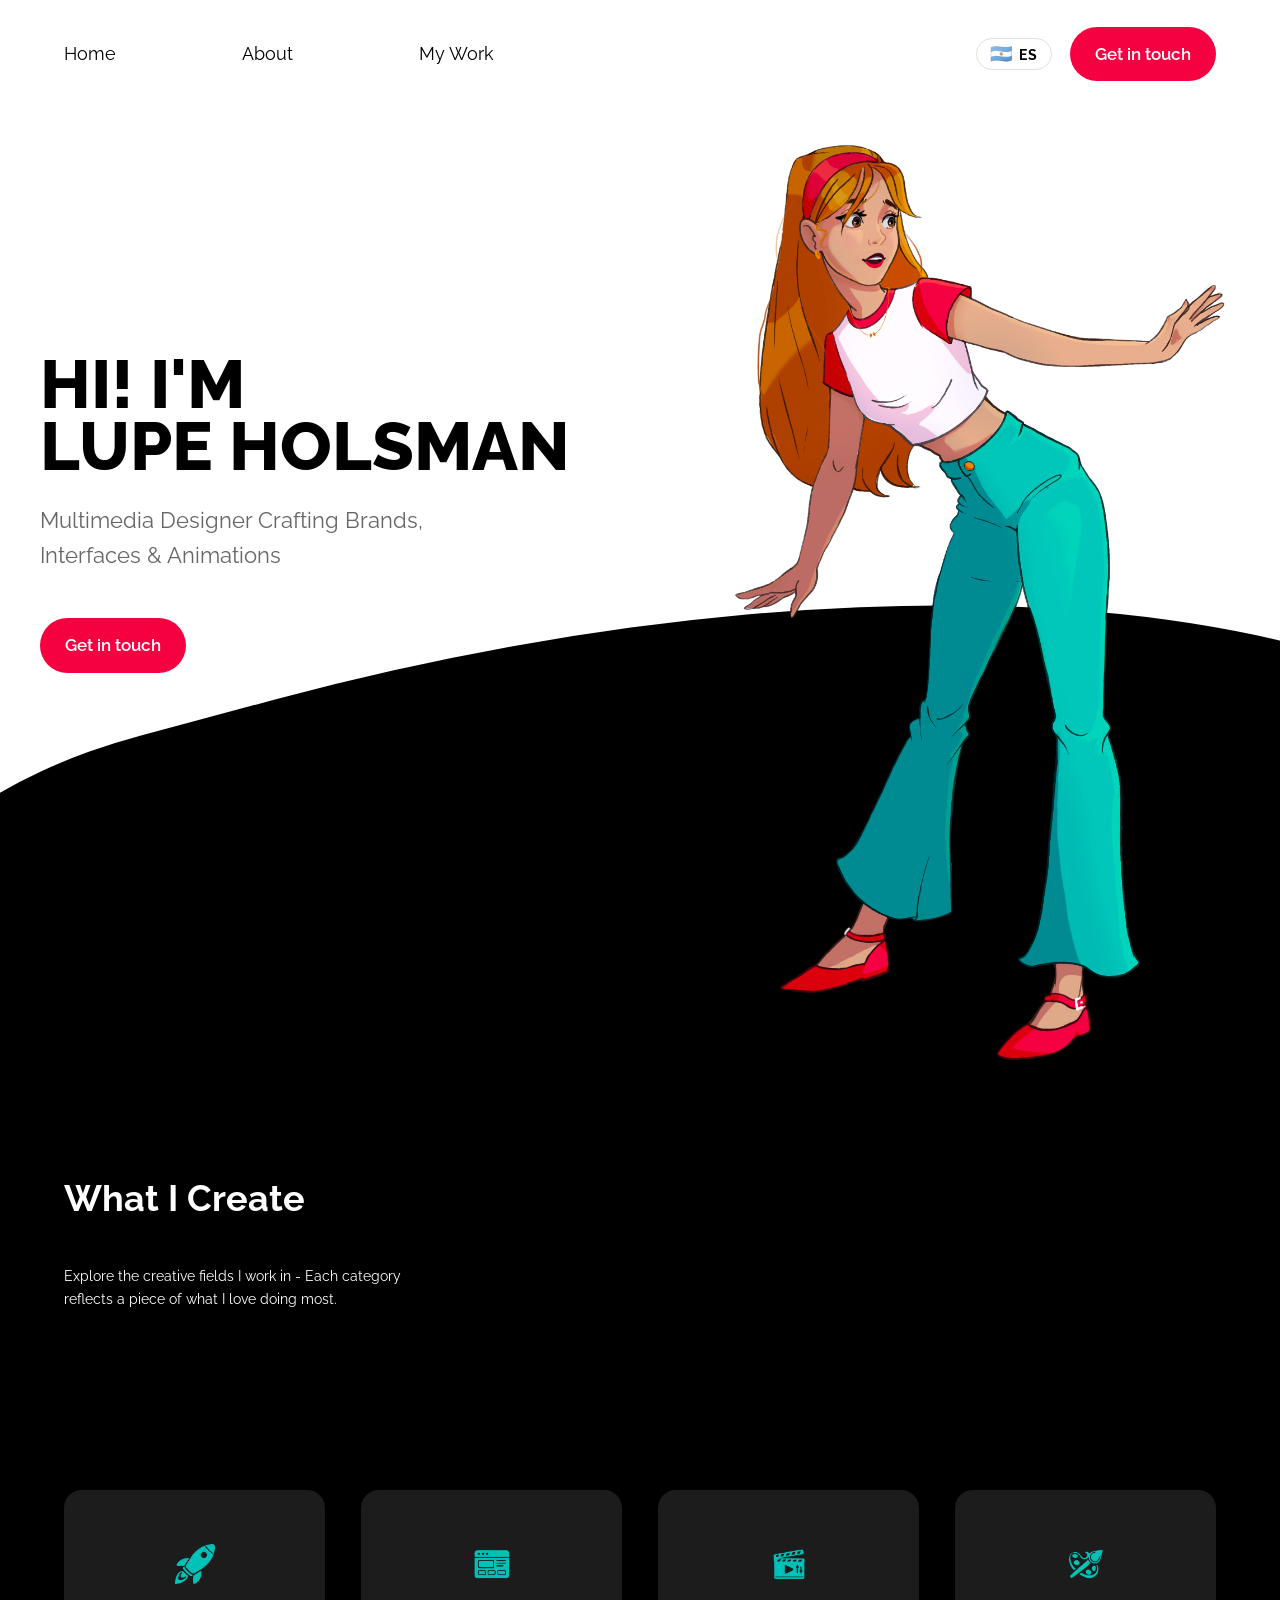
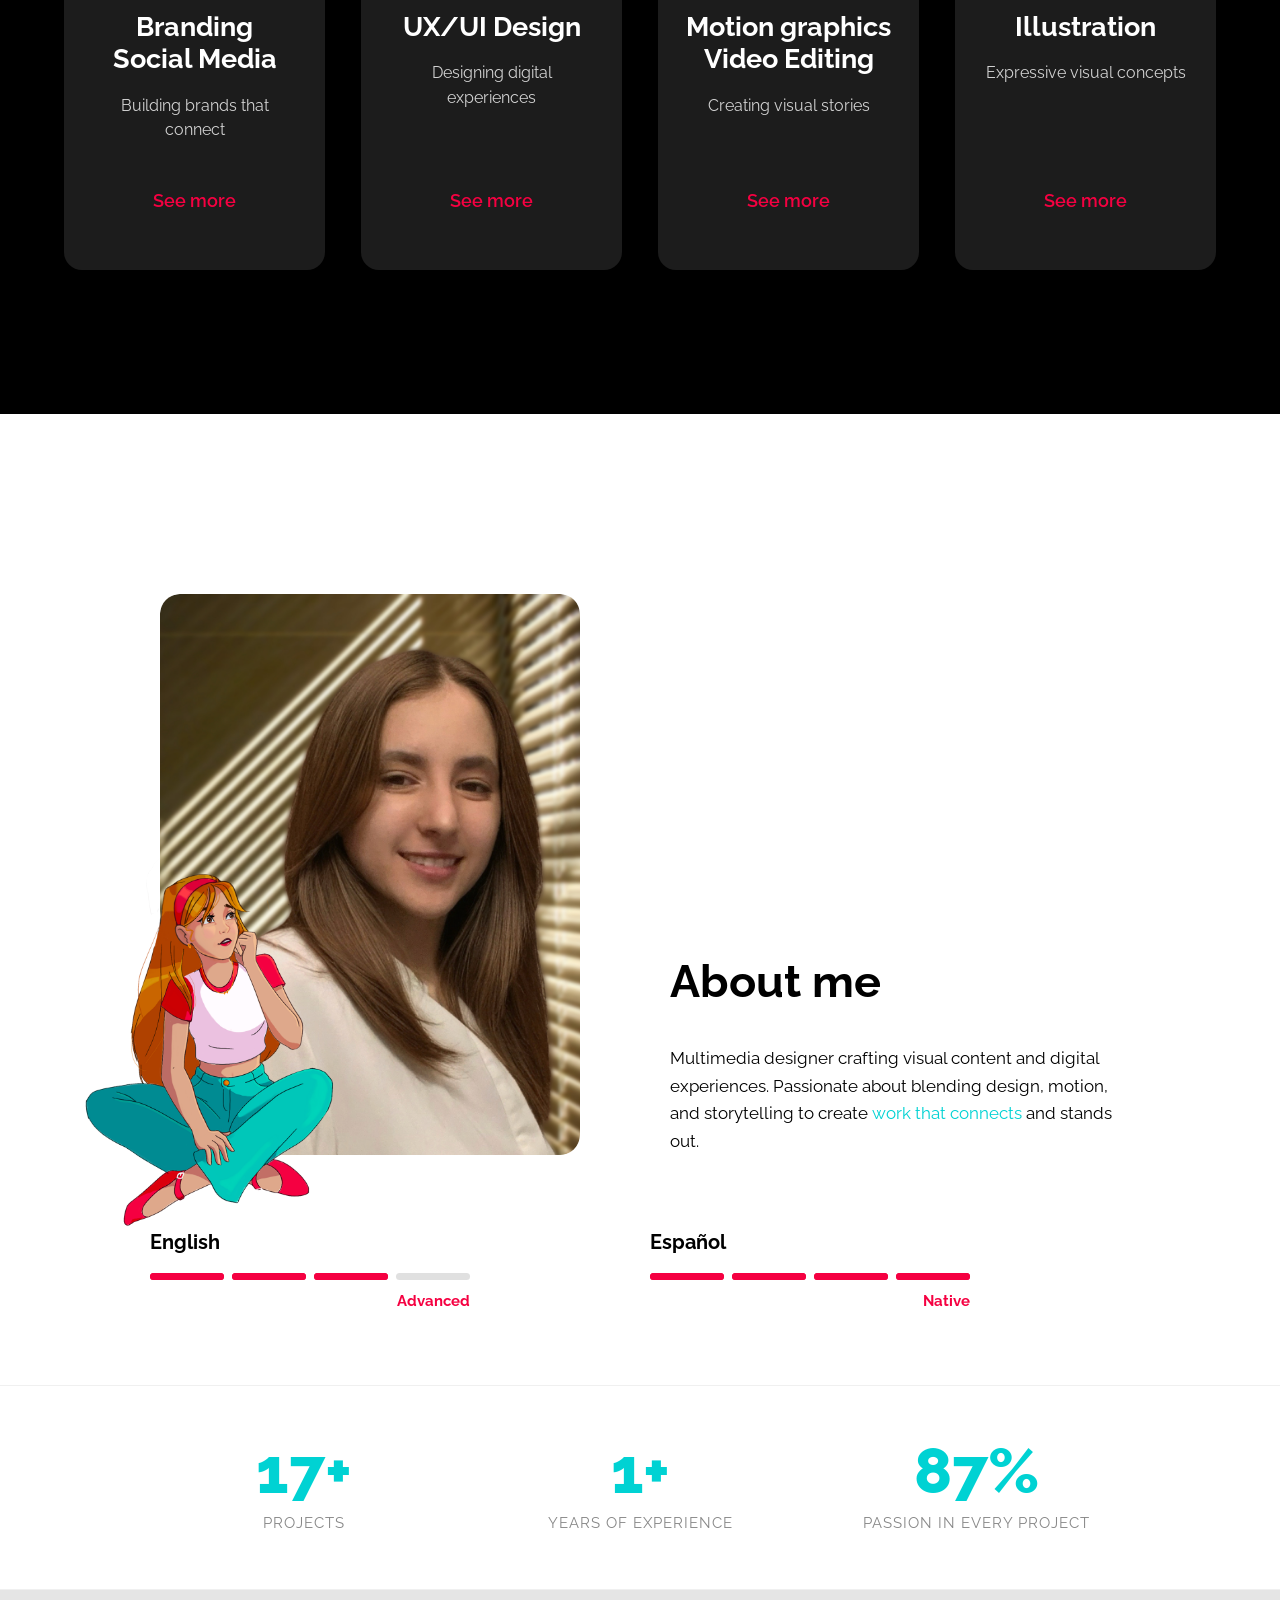
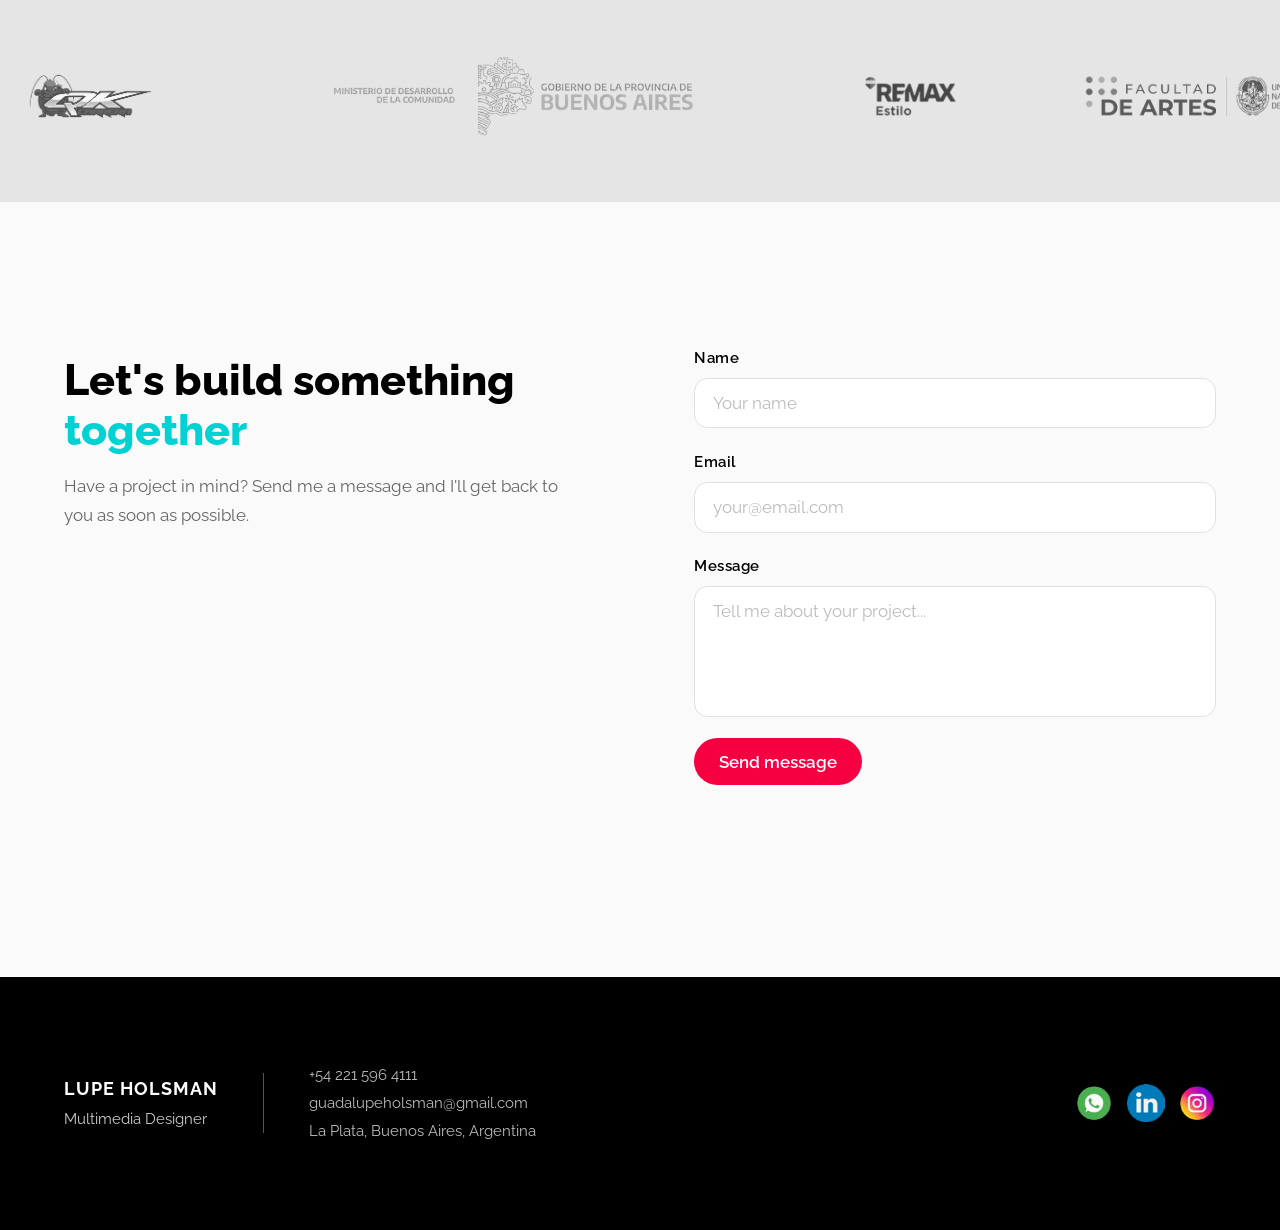
==== index.html @ 7a4aa36c "Add files via upload" ====
<!DOCTYPE html>
<html lang="en">
<head>
    <meta charset="UTF-8">
    <meta name="viewport" content="width=device-width, initial-scale=1.0">
    <title>Lupe Holsman - Multimedia Designer</title>
    <link href="https://fonts.googleapis.com/css2?family=Raleway:wght@300;400;600;700&display=swap" rel="stylesheet">
    <link rel="stylesheet" href="css/styles.css">
    <style>
        /* ── Language Switch ─────────────────────────────────────── */
        .lang-switch {
            display: flex;
            align-items: center;
            gap: 0.35rem;
            background: none;
            border: 1.5px solid #e0e0e0;
            border-radius: 2rem;
            padding: 0.35rem 0.75rem;
            cursor: pointer;
            font-family: 'Raleway', sans-serif;
            font-size: 0.8rem;
            font-weight: 700;
            color: var(--dark);
            letter-spacing: 0.5px;
            transition: border-color 0.25s ease, background 0.25s ease, transform 0.2s ease;
            white-space: nowrap;
        }

        .lang-switch:hover {
            border-color: var(--primary);
            background: rgba(245, 0, 65, 0.04);
            transform: translateY(-1px);
        }

        .lang-flag {
            font-size: 1rem;
            line-height: 1;
            transition: transform 0.3s ease;
        }

        .lang-switch:hover .lang-flag {
            transform: scale(1.2);
        }

        @media (max-width: 360px) {
            .lang-label { display: none; }
        }

        .lang-fade {
            animation: langFadeIn 0.35s ease both;
        }

        @keyframes langFadeIn {
            from { opacity: 0; transform: translateY(6px); }
            to   { opacity: 1; transform: translateY(0); }
        }
    </style>
</head>

<body>

    <header>
        <div class="container">
            <nav>
                <ul id="navLinks">
                    <li><a href="#" data-i18n="nav.home">Home</a></li>
                    <li><a href="404.html" data-i18n="nav.about">About</a></li>
                    <li><a href="404.html" data-i18n="nav.work">My Work</a></li>
                </ul>
                <div class="nav-right">
                    <button class="lang-switch" id="langSwitch" aria-label="Switch language">
                        <span class="lang-flag" id="langFlag">🇦🇷</span>
                        <span class="lang-label" id="langLabel">ES</span>
                    </button>
                    <a href="#contact" class="btn" data-i18n="nav.contact">Get in touch</a>
                    <button class="hamburger" id="hamburger" aria-label="Menu">
                        <span></span><span></span><span></span>
                    </button>
                </div>
            </nav>
        </div>
    </header>

    <main>
        <section class="hero">
            <div class="container hero-content">
                <div class="hero-text">
                    <h2 data-i18n="hero.title">HI! I'M <br> LUPE HOLSMAN</h2>
                    <p data-i18n="hero.subtitle">Multimedia Designer Crafting Brands, Interfaces & Animations</p>
                    <a href="#contact" class="btn" data-i18n="nav.contact">Get in touch</a>
                </div>
                <div class="hero-img">
                    <img src="img/character.png" alt="Lupe Character">
                </div>
            </div>
        </section>
    </main>

    <section id="work">
        <div class="container text-center title">

            <h2 class="reveal" data-i18n="work.title">What I Create</h2>
            <p class="subtitle2 reveal" data-i18n="work.subtitle">
                Explore the creative fields I work in - Each category <br> reflects a piece of what I love doing most.
            </p>

            <div class="cards">
                <article class="card reveal">
                    <div class="card-icon">
                        <img src="img/icon-branding.png" alt="Branding" width="40">
                    </div>
                    <h3 data-i18n="work.card1.title">Branding <br>Social Media</h3>
                    <p data-i18n="work.card1.desc">Building brands that connect</p>
                    <a href="404.html" data-i18n="work.seemore">See more</a>
                </article>

                <article class="card reveal">
                    <div class="card-icon">
                        <img src="img/icon-web.png" alt="Web Design" width="40">
                    </div>
                    <h3 data-i18n="work.card2.title">UX/UI Design</h3>
                    <p data-i18n="work.card2.desc">Designing digital experiences</p>
                    <a href="404.html" data-i18n="work.seemore">See more</a>
                </article>

                <article class="card reveal">
                    <div class="card-icon">
                        <img src="img/icon-video.png" alt="Video Editing" width="40">
                    </div>
                    <h3 data-i18n="work.card3.title">Motion graphics <br>Video Editing</h3>
                    <p data-i18n="work.card3.desc">Creating visual stories</p>
                    <a href="404.html" data-i18n="work.seemore">See more</a>
                </article>

                <article class="card reveal">
                    <div class="card-icon">
                        <img src="img/icon-illustration.png" alt="Illustration" width="40">
                    </div>
                    <h3 data-i18n="work.card4.title">Illustration</h3>
                    <p data-i18n="work.card4.desc">Expressive visual concepts</p>
                    <a href="404.html" data-i18n="work.seemore">See more</a>
                </article>
            </div>

        </div>
    </section>

    <section id="about">
        <div class="container">
            <div class="about-content">

                <div class="about-img-container reveal from-left">
                    <img src="img/profile.png" alt="Lupe Holsman" class="profile-photo">
                    <img src="img/IMG_2661 1.png" alt="Lupe Character Sitting" class="character-sitting">
                </div>

                <div class="about-text-wrapper reveal from-right">
                    <div class="about-text">
                        <h2 data-i18n="about.title">About me</h2>
                        <p data-i18n="about.desc">
                            Multimedia designer crafting visual content and digital experiences.
                            Passionate about blending design, motion, and storytelling to create
                            <span class="text-cyan">work that connects</span> and stands out.
                        </p>
                    </div>
                </div>

            </div>

            <div class="skills">
                <div class="skill reveal">
                    <h4 data-i18n="about.skill1.name">English</h4>
                    <div class="progress-bar">
                        <div class="bar filled"></div>
                        <div class="bar filled"></div>
                        <div class="bar filled"></div>
                        <div class="bar empty"></div>
                    </div>
                    <span class="level" data-i18n="about.skill1.level">Advanced</span>
                </div>
                <div class="skill reveal">
                    <h4 data-i18n="about.skill2.name">Español</h4>
                    <div class="progress-bar">
                        <div class="bar filled"></div>
                        <div class="bar filled"></div>
                        <div class="bar filled"></div>
                        <div class="bar filled"></div>
                    </div>
                    <span class="level" data-i18n="about.skill2.level">Native</span>
                </div>
            </div>
        </div>
    </section>

    <section class="stats">
        <div class="container">
            <div class="stats-grid">
                <div class="stat reveal">
                    <div class="stat-line"><span class="stat-number" data-target="20">0</span><span class="stat-suffix">+</span></div>
                    <p data-i18n="stats.projects">Projects</p>
                </div>
                <div class="stat reveal">
                    <div class="stat-line"><span class="stat-number" data-target="2">0</span><span class="stat-suffix">+</span></div>
                    <p data-i18n="stats.experience">Years of experience</p>
                </div>
                <div class="stat reveal">
                    <div class="stat-line"><span class="stat-number" data-target="100">0</span><span class="stat-suffix">%</span></div>
                    <p data-i18n="stats.passion">Passion in every project</p>
                </div>
            </div>
        </div>
    </section>

    <section class="brands">
        <div class="brands-wrapper">
            <img src="img/logo-ok.png" alt="OK">
            <img src="img/logo-gobierno.png" alt="Gobierno de la Provincia">
            <img src="img/logo-remax.png" alt="Remax">
            <img src="img/logo-artes.png" alt="Facultad de Artes" class="last">
            <img src="img/logo-ok.png" alt="OK">
            <img src="img/logo-gobierno.png" alt="Gobierno de la Provincia">
            <img src="img/logo-remax.png" alt="Remax">
            <img src="img/logo-artes.png" alt="Facultad de Artes" class="last">
        </div>
    </section>

    <section class="contact-section" id="contact">
        <div class="container contact-wrapper">

            <div class="contact-text reveal from-left">
                <h2 data-i18n="contact.title">Let's build something <span class="text-cyan">together</span></h2>
                <p data-i18n="contact.subtitle">Have a project in mind? Send me a message and I'll get back to you as soon as possible.</p>
            </div>

            <form class="contact-form reveal from-right" id="contactForm">
                <div class="form-group">
                    <label for="name" data-i18n="contact.form.name">Name</label>
                    <input type="text" id="name" data-i18n-placeholder="contact.form.namePlaceholder" placeholder="Your name" required>
                </div>
                <div class="form-group">
                    <label for="email" data-i18n="contact.form.email">Email</label>
                    <input type="email" id="email" placeholder="your@email.com" required>
                </div>
                <div class="form-group">
                    <label for="message" data-i18n="contact.form.message">Message</label>
                    <textarea id="message" rows="5" data-i18n-placeholder="contact.form.messagePlaceholder" placeholder="Tell me about your project..." required></textarea>
                </div>
                <button type="submit" class="btn" data-i18n="contact.form.send">Send message</button>
                <p class="form-success" id="formSuccess" data-i18n="contact.form.success">Message sent! I'll be in touch soon ✦</p>
            </form>

        </div>
    </section>

    <footer>
        <div class="container footer-content">
            <div class="footer-brand">
                <h3>LUPE HOLSMAN</h3>
                <p data-i18n="footer.role">Multimedia Designer</p>
            </div>
            <div class="footer-divider"></div>
            <div class="footer-contact">
                <p>+54 221 596 4111</p>
                <p>guadalupeholsman@gmail.com</p>
                <p>La Plata, Buenos Aires, Argentina</p>
            </div>
            <div class="footer-social">
                <a href="#" class="social-icon"><img src="img/icon-whatsapp.png" alt="WhatsApp"></a>
                <a href="https://www.linkedin.com/in/guadalupe-holsman" class="social-icon"><img src="img/icon-linkedin.png" alt="LinkedIn"></a>
                <a href="#" class="social-icon"><img src="img/icon-instagram.png" alt="Instagram"></a>
            </div>
        </div>
    </footer>

    <script data-cfasync="false" src="/cdn-cgi/scripts/5c5dd728/cloudflare-static/email-decode.min.js"></script><script>

        // ══════════════════════════════════════════════════════════════════
        //  TRADUCCIONES
        // ══════════════════════════════════════════════════════════════════
        const translations = {
            en: {
                nav: {
                    home:    'Home',
                    about:   'About',
                    work:    'My Work',
                    contact: 'Get in touch'
                },
                hero: {
                    title:    "HI! I'M <br> LUPE HOLSMAN",
                    subtitle: 'Multimedia Designer Crafting Brands, Interfaces & Animations'
                },
                work: {
                    title:    'What I Create',
                    subtitle: 'Explore the creative fields I work in - Each category <br> reflects a piece of what I love doing most.',
                    seemore:  'See more',
                    card1: { title: 'Branding <br>Social Media',          desc: 'Building brands that connect' },
                    card2: { title: 'UX/UI Design',                       desc: 'Designing digital experiences' },
                    card3: { title: 'Motion graphics <br>Video Editing',  desc: 'Creating visual stories' },
                    card4: { title: 'Illustration',                       desc: 'Expressive visual concepts' }
                },
                about: {
                    title: 'About me',
                    desc:  'Multimedia designer crafting visual content and digital experiences. Passionate about blending design, motion, and storytelling to create <span class="text-cyan">work that connects</span> and stands out.',
                    skill1: { name: 'English',  level: 'Advanced' },
                    skill2: { name: 'Español',  level: 'Native' }
                },
                stats: {
                    projects:   'Projects',
                    experience: 'Years of experience',
                    passion:    'Passion in every project'
                },
                contact: {
                    title:    'Let\'s build something <span class="text-cyan">together</span>',
                    subtitle: "Have a project in mind? Send me a message and I'll get back to you as soon as possible.",
                    form: {
                        name:               'Name',
                        namePlaceholder:    'Your name',
                        email:              'Email',
                        message:            'Message',
                        messagePlaceholder: 'Tell me about your project...',
                        send:               'Send message',
                        success:            "Message sent! I'll be in touch soon \u2726"
                    }
                },
                footer: { role: 'Multimedia Designer' }
            },

            es: {
                nav: {
                    home:    'Inicio',
                    about:   'Sobre mí',
                    work:    'Mi trabajo',
                    contact: 'Contactame'
                },
                hero: {
                    title:    'HOLA! SOY <br> LUPE HOLSMAN',
                    subtitle: 'Diseñadora Multimedia. Creando marcas, Interfaces & Animaciones'
                },
                work: {
                    title:    'Lo que hago',
                    subtitle: 'Explorá las áreas creativas en las que trabajo — cada categoría <br> refleja algo de lo que más me apasiona.',
                    seemore:  'Ver más',
                    card1: { title: 'Branding <br>Redes Sociales',              desc: 'Marcas que conectan' },
                    card2: { title: 'Diseño UX/UI',                             desc: 'Experiencias digitales centradas en personas' },
                    card3: { title: 'Motion graphics <br>Edición de video',     desc: 'Historias contadas en movimiento' },
                    card4: { title: 'Ilustración',                              desc: 'Ideas que se convierten en imagen' }
                },
                about: {
                    title: 'Sobre mí',
                    desc:  'Diseñadora multimedia con pasión por el contenido visual y las experiencias digitales. Me encanta mezclar diseño, movimiento y narrativa para crear <span class="text-cyan"> diseños e historias que conectan</span> y se destacan.',
                    skill1: { name: 'Inglés',  level: 'Avanzado' },
                    skill2: { name: 'Español', level: 'Nativo' }
                },
                stats: {
                    projects:   'Proyectos',
                    experience: 'Años de experiencia',
                    passion:    'Pasión en cada proyecto'
                },
                contact: {
                    title:    'Construyamos algo único <span class="text-cyan">juntos</span>',
                    subtitle: '¿Tenés un proyecto en mente? Mandame un mensaje y te respondo a la brevedad.',
                    form: {
                        name:               'Nombre',
                        namePlaceholder:    'Tu nombre',
                        email:              'Email',
                        message:            'Mensaje',
                        messagePlaceholder: 'Contame sobre tu proyecto...',
                        send:               'Enviar mensaje',
                        success:            '¡Mensaje enviado! Te respondo pronto ✦'
                    }
                },
                footer: { role: 'Diseñadora Multimedia' }
            }
        };


        // ══════════════════════════════════════════════════════════════════
        //  MOTOR DE TRADUCCIÓN
        // ══════════════════════════════════════════════════════════════════
        function getT(lang, key) {
            return key.split('.').reduce((obj, k) => (obj && obj[k] !== undefined ? obj[k] : null), translations[lang]);
        }

        function applyLang(lang) {
            document.querySelectorAll('[data-i18n]').forEach(el => {
                const val = getT(lang, el.dataset.i18n);
                if (val !== null) {
                    el.innerHTML = val;
                    el.classList.add('lang-fade');
                    el.addEventListener('animationend', () => el.classList.remove('lang-fade'), { once: true });
                }
            });

            document.querySelectorAll('[data-i18n-placeholder]').forEach(el => {
                const val = getT(lang, el.dataset.i18nPlaceholder);
                if (val !== null) el.placeholder = val;
            });

            document.documentElement.lang = lang;

            const isES = lang === 'es';
            document.getElementById('langFlag').textContent  = isES ? '\uD83C\uDDFA\uD83C\uDDF8' : '\uD83C\uDDE6\uD83C\uDDF7';
            document.getElementById('langLabel').textContent = isES ? 'EN' : 'ES';
        }


        // ══════════════════════════════════════════════════════════════════
        //  ESTADO & TOGGLE
        // ══════════════════════════════════════════════════════════════════
        let currentLang = localStorage.getItem('lupe-lang') || 'en';
        applyLang(currentLang);

        document.getElementById('langSwitch').addEventListener('click', () => {
            currentLang = currentLang === 'en' ? 'es' : 'en';
            localStorage.setItem('lupe-lang', currentLang);
            applyLang(currentLang);
        });


        // ══════════════════════════════════════════════════════════════════
        //  HAMBURGER MENU
        // ══════════════════════════════════════════════════════════════════
        const hamburger = document.getElementById('hamburger');
        const navLinks  = document.getElementById('navLinks');

        hamburger.addEventListener('click', () => {
            hamburger.classList.toggle('open');
            navLinks.classList.toggle('mobile-open');
        });

        navLinks.querySelectorAll('a').forEach(link => {
            link.addEventListener('click', () => {
                hamburger.classList.remove('open');
                navLinks.classList.remove('mobile-open');
            });
        });


        // ══════════════════════════════════════════════════════════════════
        //  INTERSECTION OBSERVER: reveal + contador
        // ══════════════════════════════════════════════════════════════════
        const observer = new IntersectionObserver(
            (entries) => {
                entries.forEach((entry) => {
                    if (!entry.isIntersecting) return;

                    entry.target.classList.add('is-visible');

                    if (entry.target.classList.contains('about-img-container')) {
                        const character = entry.target.querySelector('.character-sitting');
                        if (character) character.classList.add('is-visible');
                    }

                    if (entry.target.classList.contains('stat')) {
                        const el = entry.target.querySelector('.stat-number');
                        if (el) animateCount(el);
                    }

                    observer.unobserve(entry.target);
                });
            },
            { threshold: 0.2 }
        );

        document.querySelectorAll('.reveal').forEach((el) => observer.observe(el));


        // ══════════════════════════════════════════════════════════════════
        //  CONTADOR ANIMADO
        // ══════════════════════════════════════════════════════════════════
        function animateCount(el) {
            const target   = parseInt(el.dataset.target, 10);
            const duration = 1500;
            const start    = performance.now();

            function step(now) {
                const progress = Math.min((now - start) / duration, 1);
                const eased    = 1 - Math.pow(1 - progress, 3);
                el.textContent = Math.floor(eased * target);
                if (progress < 1) requestAnimationFrame(step);
                else el.textContent = target;
            }

            requestAnimationFrame(step);
        }


                // ══════════════════════════════════════════════════════════════════════════
        //  FORMULARIO
        // ══════════════════════════════════════════════════════════════════════════
        const contactForm = document.getElementById('contactForm');
        const formSuccess = document.getElementById('formSuccess');

        contactForm.addEventListener('submit', (event) => {
            event.preventDefault();
            formSuccess.classList.add('visible');
            contactForm.reset();
        });
    </script>
</body>
</html>
---- css/styles.css ----
/* =============================================
   RESET & BASE
   ============================================= */
* {
    margin: 0;
    padding: 0;
    box-sizing: border-box;
}

html {
    font-size: 16px;
    scroll-behavior: smooth;
}

body {
    font-family: 'Raleway', sans-serif;
    font-size: 1rem;
    line-height: 1.6;
    background-color: white;
    color: var(--dark);
}

img {
    max-width: 100%;
    display: block;
}

a {
    text-decoration: none;
    color: inherit;
    transition: all 0.3s ease;
}

button {
    transition: all 0.3s ease;
}

main {
    overflow: visible;
}


/* =============================================
   VARIABLES
   ============================================= */
:root {
    --primary: #F50041;
    --dark: #000;
    --light: #f5f5f5;
    --cyan: #00d2d3;
}


/* =============================================
   TIPOGRAFÍA
   ============================================= */
h1 { font-size: 2.5rem; }
h2 { font-size: 2rem; }
h3 { font-size: 1.4rem; }
h4 { font-size: 1.1rem; }
h6 { font-size: 1rem; }

.title h2 {
    padding-bottom: 2rem;
}

.subtitle {
    font-size: 1rem;
    opacity: 0.8;
    margin-bottom: 2rem;
}

.subtitle2 {
    font-size: 0.8rem;
    opacity: 0.8;
    margin-bottom: 10rem;
}


/* =============================================
   UTILIDADES
   ============================================= */
.text-cyan {
    color: var(--cyan);
}

.container {
    width: 90%;
    max-width: 1200px;
    margin: 0 auto;
}


/* =============================================
   BOTÓN
   ============================================= */
.btn {
    background: var(--primary);
    color: white;
    padding: 0.75rem 1.4rem;
    border-radius: 2rem;
    font-size: 0.95rem;
    font-weight: 600;
    display: inline-block;
    transition: transform 0.3s ease, box-shadow 0.3s ease;
}

.btn:hover {
    transform: translateY(-2px);
    box-shadow: 0 10px 20px rgba(245, 0, 65, 0.3);
}

.btn:active {
    transform: scale(0.97);
}


/* =============================================
   NAV
   ============================================= */
nav {
    display: flex;
    justify-content: space-between;
    align-items: center;
    padding: 1.5rem 0;
    background-color: white;
}

nav ul {
    display: flex;
    gap: 7rem;
    list-style: none;
}

nav a:hover {
    color: var(--primary);
}

.nav-right {
    display: flex;
    align-items: center;
    gap: 1rem;
}

/* Hamburger — oculto en desktop */
.hamburger {
    display: none;
    flex-direction: column;
    gap: 5px;
    background: none;
    border: none;
    cursor: pointer;
    padding: 4px;
}

.hamburger span {
    display: block;
    width: 24px;
    height: 2px;
    background: var(--dark);
    border-radius: 2px;
    transition: transform 0.3s ease, opacity 0.3s ease;
}

/* Animación X al abrir */
.hamburger.open span:nth-child(1) { transform: translateY(7px) rotate(45deg); }
.hamburger.open span:nth-child(2) { opacity: 0; }
.hamburger.open span:nth-child(3) { transform: translateY(-7px) rotate(-45deg); }

/* Menú mobile desplegable */
#navLinks.mobile-open {
    display: flex !important;
    flex-direction: column;
    position: fixed;
    top: 0;
    left: 0;
    width: 100%;
    height: 100%;
    background: white;
    z-index: 100;
    align-items: center;
    justify-content: center;
    gap: 2.5rem;
    animation: fadeInUp 0.3s ease both;
}

#navLinks.mobile-open li a {
    font-size: 2rem;
    font-weight: 700;
    color: var(--dark);
}

#navLinks.mobile-open li a:hover {
    color: var(--primary);
}


/* =============================================
   HERO
   ============================================= */
.hero {
    position: relative;
    background-color: white;
    min-height: 90vh;
    display: flex;
    align-items: center;
    overflow: visible;
}

.hero-content {
    display: flex;
    justify-content: space-between;
    align-items: center;
    width: 100%;
    max-width: 1200px;
    margin: 0 auto;
}

.hero-text h2 {
    font-size: 3.8rem;
    line-height: 0.9;
    font-weight: 800;
    margin-bottom: 1.5rem;
    color: var(--dark);
}

.hero-text p {
    font-size: 1.2rem;
    max-width: 400px;
    margin-bottom: 2.5rem;
    color: #666;
}

.hero-img {
    position: relative;
    z-index: 10;
    display: flex;
    justify-content: flex-end;
    flex: 1;
    min-width: 0;
    animation: slideInRight 0.9s ease-out 0.3s both;
}

.hero-img::before {
    content: "";
    position: absolute;
    background-image: url('img/Vector 2.png');
    background-size: contain;
    background-repeat: no-repeat;
    background-position: right top;
    width: 300%;
    height: 640px;
    z-index: 15;
    bottom: -220px;
    right: -80%;
    rotate: 10deg;
}

.hero-img img {
    width: 100%;
    max-width: 680px;
    height: auto;
    margin-bottom: -180px;
    transform: translateX(5%);
    z-index: 20;
}

/* Hero se anima al cargar la página (no necesita scroll) */
.hero-text {
    animation: fadeInUp 0.9s ease-out both;
    flex: 1;
    min-width: 0;
    position: relative;  /* ← necesario para que z-index funcione */
    z-index: 30;   
}


/* =============================================
   WORK
   ============================================= */
#work {
    background: var(--dark);
    color: white;
    position: relative;
    z-index: 1;
    padding: 14rem 0 5rem 0;
    overflow: visible;
}

#work::before {
    content: "";
    position: absolute;
    top: -350px;
    left: 2%;
    width: 130%;
    height: 700px;
    background: var(--dark);
    border-radius: 20% 90% 20% 100%;
    transform: rotate(-15deg);
    transform-origin: center bottom;
    z-index: -1;
}

/* Wave curve at the bottom of #work */
#work::after {
    content: "";
    position: absolute;
    bottom: -119px;
    left: 0;
    width: 100%;
    height: 120px;
    background-image: url("data:image/svg+xml,%3Csvg viewBox='0 0 1440 120' xmlns='http://www.w3.org/2000/svg' preserveAspectRatio='none'%3E%3Cpath d='M0%2C0 L1440%2C0 L1440%2C40 Q1080%2C120 720%2C80 Q360%2C40 0%2C120 Z' fill='%23000000'/%3E%3C/svg%3E");
    background-size: 100% 100%;
    z-index: 1;
    pointer-events: none;
}

#work .container {
    position: relative;
    z-index: 1;
}


/* =============================================
   CARDS
   ============================================= */
.cards {
    display: flex;
    flex-direction: column;
    gap: 2rem;
    padding-bottom: 3rem;
}

.card {
    background: #1c1c1c;
    padding: 3rem 1.5rem;
    border-radius: 1rem;
    text-align: center;
    position: relative;
    overflow: hidden;
    transition: transform 0.35s ease, box-shadow 0.35s ease;
    display: flex;
    flex-direction: column;
    align-items: center;
    min-height: 380px;
}

.card-icon {
    margin-bottom: 1.5rem;
    color: var(--cyan);
    display: flex;
    justify-content: center;
}

.card h3 {
    margin-bottom: 1rem;
    font-size: 1.5rem;
    line-height: 1.2;
}

.card p {
    font-size: 0.9rem;
    opacity: 0.8;
    line-height: 1.5;
}

.card a {
    color: var(--primary);
    display: inline-block;
    margin-top: auto;
    font-weight: 600;
    transition: transform 0.3s ease;
}

.card * {
    position: relative;
    z-index: 2;
}

.card::before {
    content: "";
    position: absolute;
    inset: 0;
    border-radius: inherit;
    opacity: 0;
    transition: opacity 0.35s ease;
}

.card::after {
    content: "";
    position: absolute;
    top: -50%;
    left: -50%;
    width: 200%;
    height: 200%;
    background: linear-gradient(120deg, transparent, rgba(255,255,255,0.1), transparent);
    transform: rotate(25deg);
    opacity: 0;
    transition: opacity 0.5s ease, transform 0.5s ease;
}

.card:hover {
    transform: translateY(-10px) scale(1.02);
    box-shadow: 0 20px 40px rgba(0,0,0,0.4);
}

.card:hover::before {
    opacity: 0.3;
}

.card:hover::after {
    opacity: 1;
    transform: translateX(50%) rotate(25deg);
}

.card:hover a {
    transform: translateX(5px);
}



/* =============================================
   ABOUT
   ============================================= */
#about {
    position: relative;
    z-index: 2;
    background: white;
    padding-top: 10rem;
    padding-bottom: 4rem;
}

.about-content {
    display: flex;
    align-items: flex-end;
    justify-content: center;
    gap: 5rem;
}

.about-img-container {
    position: relative;
}

.profile-photo {
    width: 100%;
    max-width: 420px;
    border-radius: 20px;
    display: block;
    position: relative;
    z-index: 1;
}

.character-sitting {
    position: absolute;
    width: 320px;
    bottom: -90px;
    left: -100px;
    z-index: 10;
}

/* El bounce sólo corre cuando es visible */
.character-sitting.is-visible {
    animation: characterBounce 3s ease-in-out infinite;
}

.about-text-wrapper {
    max-width: 480px;
}

.about-text {
    max-width: 450px;
}

.about-text h2 {
    font-size: 2.5rem;
    margin-bottom: 1.5rem;
}

.about-text p {
    font-size: 0.95rem;
    margin-bottom: 0;
}


/* =============================================
   HABILIDADES / IDIOMAS
   ============================================= */
.skills {
    display: flex;
    justify-content: center;
    gap: 10rem;
    margin-top: 4rem;
    margin-bottom: 0;
}

.skill {
    display: flex;
    flex-direction: column;
}

.skill:nth-child(1) {
    width: 320px;
    align-items: flex-start;
}

.skill:nth-child(2) {
    width: 480px;
    align-items: flex-start;
}

.skill h4,
.progress-bar,
.level {
    width: 100%;
    max-width: 320px;
}

.skill h4 {
    text-align: left;
    margin-bottom: 0.8rem;
    font-size: 1.1rem;
}

.progress-bar {
    display: flex;
    gap: 8px;
    margin-bottom: 0.5rem;
}

.bar {
    flex: 1;
    height: 7px;
    border-radius: 4px;
}

.bar.filled {
    background: var(--primary);
    position: relative;
    overflow: hidden;
}

/* Las barras se llenan sólo cuando el .skill tiene .is-visible */
.bar.filled::after {
    content: "";
    position: absolute;
    top: 0;
    left: 0;
    height: 100%;
    width: 0;
    background: var(--primary);
    transition: width 1.2s cubic-bezier(0.65, 0, 0.35, 1);
}

.skill.is-visible .bar.filled::after {
    width: 100%;
}

.bar.empty {
    background: #e0e0e0;
}

.level {
    text-align: right;
    font-size: 0.85rem;
    color: var(--primary);
    font-weight: 700;
}


/* =============================================
   ANIMACIONES DE SCROLL — REVEAL
   Controladas por Intersection Observer en main.js
   ============================================= */

/* Estado inicial: oculto */
.reveal {
    opacity: 0;
    transform: translateY(40px);
    transition: opacity 0.7s ease, transform 0.7s ease;
}

.reveal.from-right {
    transform: translateX(50px);
}

.reveal.from-left {
    transform: translateX(-50px);
}

/* Estado visible (JS agrega esta clase) */
.reveal.is-visible {
    opacity: 1;
    transform: translate(0, 0);
}

/* Retrasos escalonados para cards */
.card.reveal:nth-child(1) { transition-delay: 0s; }
.card.reveal:nth-child(2) { transition-delay: 0.1s; }
.card.reveal:nth-child(3) { transition-delay: 0.2s; }
.card.reveal:nth-child(4) { transition-delay: 0.3s; }


/* =============================================
   KEYFRAMES
   ============================================= */
@keyframes slideInRight {
    from {
        opacity: 0;
        transform: translateX(120px);
    }
    to {
        opacity: 1;
        transform: translateX(0);
    }
}

@keyframes fadeInUp {
    from {
        opacity: 0;
        transform: translateY(30px);
    }
    to {
        opacity: 1;
        transform: translateY(0);
    }
}

@keyframes characterBounce {
    0%, 100% { transform: translateY(0); }
    50%       { transform: translateY(-10px); }
}

@keyframes infinitosScroll {
    from { transform: translateX(0); }
    to   { transform: translateX(-50%); }
}


/* =============================================
   BRANDS
   ============================================= */
.brands {
    background: #e5e5e5;
    padding: 2rem 0;
    overflow: hidden;
    display: flex;
    width: 100%;
}

.brands-wrapper {
    display: flex;
    align-items: center;
    gap: 5rem;
    width: max-content;
    animation: infinitosScroll 20s linear infinite;
}

.brands-wrapper img {
    height: 140px;
    width: auto;
    object-fit: contain;
    flex-shrink: 0;
    filter: grayscale(100%);
    opacity: 0.7;
    transition: transform 0.3s ease, filter 0.3s ease, opacity 0.3s ease;
}

.brands-wrapper .last {
    height: 64px;
}

.brands-wrapper:hover {
    animation-play-state: paused;
}

.brands-wrapper img:hover {
    transform: scale(1.05);
    filter: grayscale(0%);
    opacity: 1;
}


/* =============================================
   STATS / CONTADOR
   ============================================= */
.stats {
    background: white;
    padding: 3rem 0;
    border-top: 1px solid #f0f0f0;
    border-bottom: 1px solid #f0f0f0;
}

.stats-grid {
    display: grid;
    grid-template-columns: repeat(3, 1fr);
    gap: 3rem 6rem;
    text-align: center;
    max-width: 900px;
    margin: 0 auto;
}

.stat {
    display: flex;
    flex-direction: column;
    align-items: center;
    gap: 0.4rem;
}

.stat-number {
    font-size: 3.5rem;
    font-weight: 800;
    line-height: 1;
    color: var(--cyan);
}

.stat-suffix {
    font-size: 3.5rem;
    font-weight: 800;
    line-height: 1;
    color: var(--cyan);
}

.stat > p {
    font-size: 0.85rem;
    color: #888;
    text-transform: uppercase;
    letter-spacing: 1px;
}

/* Número y sufijo en la misma línea */
.stat > :first-child,
.stat-suffix {
    display: inline;
}

.stat-line {
    display: flex;
    align-items: baseline;
    gap: 0;
    justify-content: center;
}


/* =============================================
   FORMULARIO DE CONTACTO
   ============================================= */
.contact-section {
    padding: 8rem 0;
    background: #fafafa;
}

.contact-wrapper {
    display: flex;
    gap: 6rem;
    align-items: flex-start;
}

.contact-text {
    flex: 1;
    padding-top: 0.5rem;
}

.contact-text h2 {
    font-size: 2.4rem;
    font-weight: 800;
    line-height: 1.15;
    margin-bottom: 1rem;
    color: var(--dark);
}

.contact-text > p {
    font-size: 0.95rem;
    color: #666;
    line-height: 1.7;
    margin-bottom: 2rem;
}

.contact-info p {
    font-size: 0.9rem;
    color: #888;
    line-height: 2;
}

.contact-form {
    flex: 1;
    display: flex;
    flex-direction: column;
    gap: 1.2rem;
}

.form-group {
    display: flex;
    flex-direction: column;
    gap: 0.4rem;
}

.form-group label {
    font-size: 0.85rem;
    font-weight: 600;
    color: var(--dark);
    letter-spacing: 0.5px;
}

.form-group input,
.form-group textarea {
    padding: 0.8rem 1rem;
    border: 1.5px solid #e0e0e0;
    border-radius: 0.75rem;
    font-family: 'Raleway', sans-serif;
    font-size: 0.95rem;
    color: var(--dark);
    background: white;
    transition: border-color 0.3s ease, box-shadow 0.3s ease;
    outline: none;
    resize: none;
}

.form-group input:focus,
.form-group textarea:focus {
    border-color: var(--primary);
    box-shadow: 0 0 0 3px rgba(245, 0, 65, 0.08);
}

.form-group input::placeholder,
.form-group textarea::placeholder {
    color: #bbb;
}

.contact-form .btn {
    align-self: flex-start;
    cursor: pointer;
    border: none;
    font-family: 'Raleway', sans-serif;
}

.form-success {
    font-size: 0.9rem;
    color: var(--primary);
    font-weight: 600;
    opacity: 0;
    transform: translateY(4px);
    transition: opacity 0.4s ease, transform 0.4s ease;
}

.form-success.visible {
    opacity: 1;
    transform: translateY(0);
}


/* =============================================
   FOOTER
   ============================================= */
footer {
    background: var(--dark);
    color: white;
    padding: 4.7rem 0;
}

.footer-content {
    display: flex;
    flex-direction: row;
    align-items: center;
    gap: 2.5rem;
    text-align: left;
}

.footer-brand h3 {
    font-size: 1rem;
    font-weight: 700;
    letter-spacing: 1px;
    margin-bottom: 0.15rem;
    white-space: nowrap;
}

.footer-brand p {
    font-size: 0.85rem;
    color: #ccc;
    white-space: nowrap;
}

.footer-divider {
    width: 1px;
    height: 60px;
    background: #555;
    flex-shrink: 0;
}

.footer-contact {
    flex: 1;
}

.footer-contact p {
    font-size: 0.82rem;
    color: #bbb;
    line-height: 1.9;
}

.footer-social {
    display: flex;
    gap: 0.75rem;
    margin-left: auto;
    flex-shrink: 0;
}

.social-icon {
    width: 38px;
    height: 38px;
    display: inline-block;
    transition: transform 0.3s ease;
}

.social-icon:hover {
    transform: translateY(-3px);
}

.social-icon img {
    width: 100%;
    height: 100%;
    object-fit: contain;
}


/* =============================================
   RESPONSIVE — TABLET (768px+)
   ============================================= */
@media (min-width: 768px) {
    html {
        font-size: 17px;
    }

    .hero-content {
        flex-direction: row;
        align-items: center;
        justify-content: space-between;
        gap: 2rem;
    }

    .hero-img::before {
        display: none;
    }

    .hero-img img {
        margin-bottom: -100px;
        max-width: 520px;
        width: 100%;
        transform: translateX(5%);
    }

    .cards {
        flex-direction: row;
        flex-wrap: wrap;
        justify-content: center;
    }

    .card {
        width: calc(50% - 1.5rem);
    }

    .about-content {
        flex-direction: row;
        align-items: flex-end;
    }

    .stats-grid {
        grid-template-columns: repeat(3, 1fr);
    }

    .contact-wrapper {
        flex-direction: row;
    }

    .footer-content {
        flex-direction: row;
        align-items: center;
        text-align: left;
    }
}


/* =============================================
   RESPONSIVE — MOBILE (hasta 768px)
   ============================================= */
@media (max-width: 768px) {

    /* NAV: ocultar links, solo logo + botón */
    nav ul {
        display: none;
    }

    nav {
        padding: 1.2rem 0;
    }

    .hamburger {
        display: flex;
    }

    .nav-right .btn {
        display: none;
    }

    /* HERO */
    .hero {
        min-height: 100svh;
        align-items: flex-start;
        padding-top: 6rem;
        overflow: hidden;
    }

    .hero-content {
        flex-direction: column;
        align-items: flex-start;
        gap: 0;
        position: relative;
    }

    .hero-text {
        position: relative;
        z-index: 2;
        max-width: 75%;
    }

    .hero-text h2 {
        font-size: 2.4rem;
        white-space: normal;
        line-height: 1;
        margin-bottom: 1rem;
    }

    .hero-text p {
        font-size: 0.95rem;
        margin-bottom: 1.8rem;
    }

    .hero-img {
        position: absolute;
        right: -5%;
        bottom: 0;
        width: 55%;
        justify-content: flex-end;
        animation: slideInRight 0.9s ease-out 0.3s both;
    }

    .hero-img::before {
        display: none;
    }

    .hero-img img {
        width: 100%;
        max-width: 100%;
        margin-bottom: 0;
        transform: none;
    }

    /* WORK */
    #work {
        padding: 7rem 0 4rem 0;
    }

    #work::before {
        top: -180px;
        height: 420px;
        width: 160%;
        left: -10%;
    }

    .subtitle2 {
        margin-bottom: 4rem;
    }

    /* CARDS */
    .cards {
        flex-direction: column;
        gap: 1.2rem;
    }

    .card {
        min-height: auto;
        padding: 2rem 1.2rem;
        width: 100%;
    }

    /* ABOUT */
    #about {
        padding-top: 6rem;
        padding-bottom: 5rem;
    }

    .about-content {
        flex-direction: column;
        align-items: center;
        gap: 2.5rem;
    }

    .about-img-container {
        width: 100%;
        display: flex;
        justify-content: center;
    }

    .profile-photo {
        max-width: 260px;
    }

    .character-sitting {
        width: 200px;
        bottom: -60px;
        left: -60px;
    }

    .about-text-wrapper {
        max-width: 100%;
        text-align: center;
    }

    .about-text h2 {
        font-size: 2rem;
    }

    /* SKILLS */
    .skills {
        flex-direction: column;
        align-items: center;
        gap: 2rem;
        margin-top: 6rem;
    }

    .skill,
    .skill:nth-child(1),
    .skill:nth-child(2) {
        width: 100%;
        max-width: 300px;
        align-items: flex-start;
        padding-left: 0;
    }

    /* STATS */
    .stats {
        padding: 4rem 0;
    }

    .stats-grid {
        grid-template-columns: repeat(2, 1fr);
        gap: 2.5rem 1rem;
    }

    .stat-number,
    .stat-suffix {
        font-size: 2.8rem;
    }

    /* BRANDS */
    .brands-wrapper {
        gap: 3rem;
        padding-right: 3rem;
        animation: infinitosScroll 12s linear infinite;
    }

    .brands-wrapper img {
        height: 55px;
    }

    .brands-wrapper .last {
        height: 35px;
    }

    /* CONTACT */
    .contact-section {
        padding: 5rem 0;
    }

    .contact-wrapper {
        flex-direction: column;
        gap: 3rem;
    }

    .contact-text h2 {
        font-size: 1.8rem;
    }

    .contact-form .btn {
        width: 100%;
        text-align: center;
    }

    /* FOOTER */
    .footer-content {
        flex-direction: column;
        align-items: center;
        text-align: center;
        gap: 1rem;
    }

    .footer-divider {
        width: 60px;
        height: 1px;
    }

    .footer-contact {
        text-align: center;
    }

    .footer-social {
        margin-left: 0;
    }
}


/* =============================================
   RESPONSIVE — DESKTOP (1024px+)
   ============================================= */
@media (min-width: 1024px) {
    html {
        font-size: 18px;
    }

    .card {
        width: calc(25% - 1.5rem);
    }
}

/* =============================================
   RESPONSIVE — LARGE DESKTOP (1200px+)
   ============================================= */
@media (min-width: 1200px) {
    .hero-img::before {
        display: block;
    }

    .hero-img img {
        max-width: 680px;
        margin-bottom: -180px;
        transform: translateX(5%);
    }
}


/* NOTE: .reveal initial state is defined above with opacity:0 — do not duplicate here */
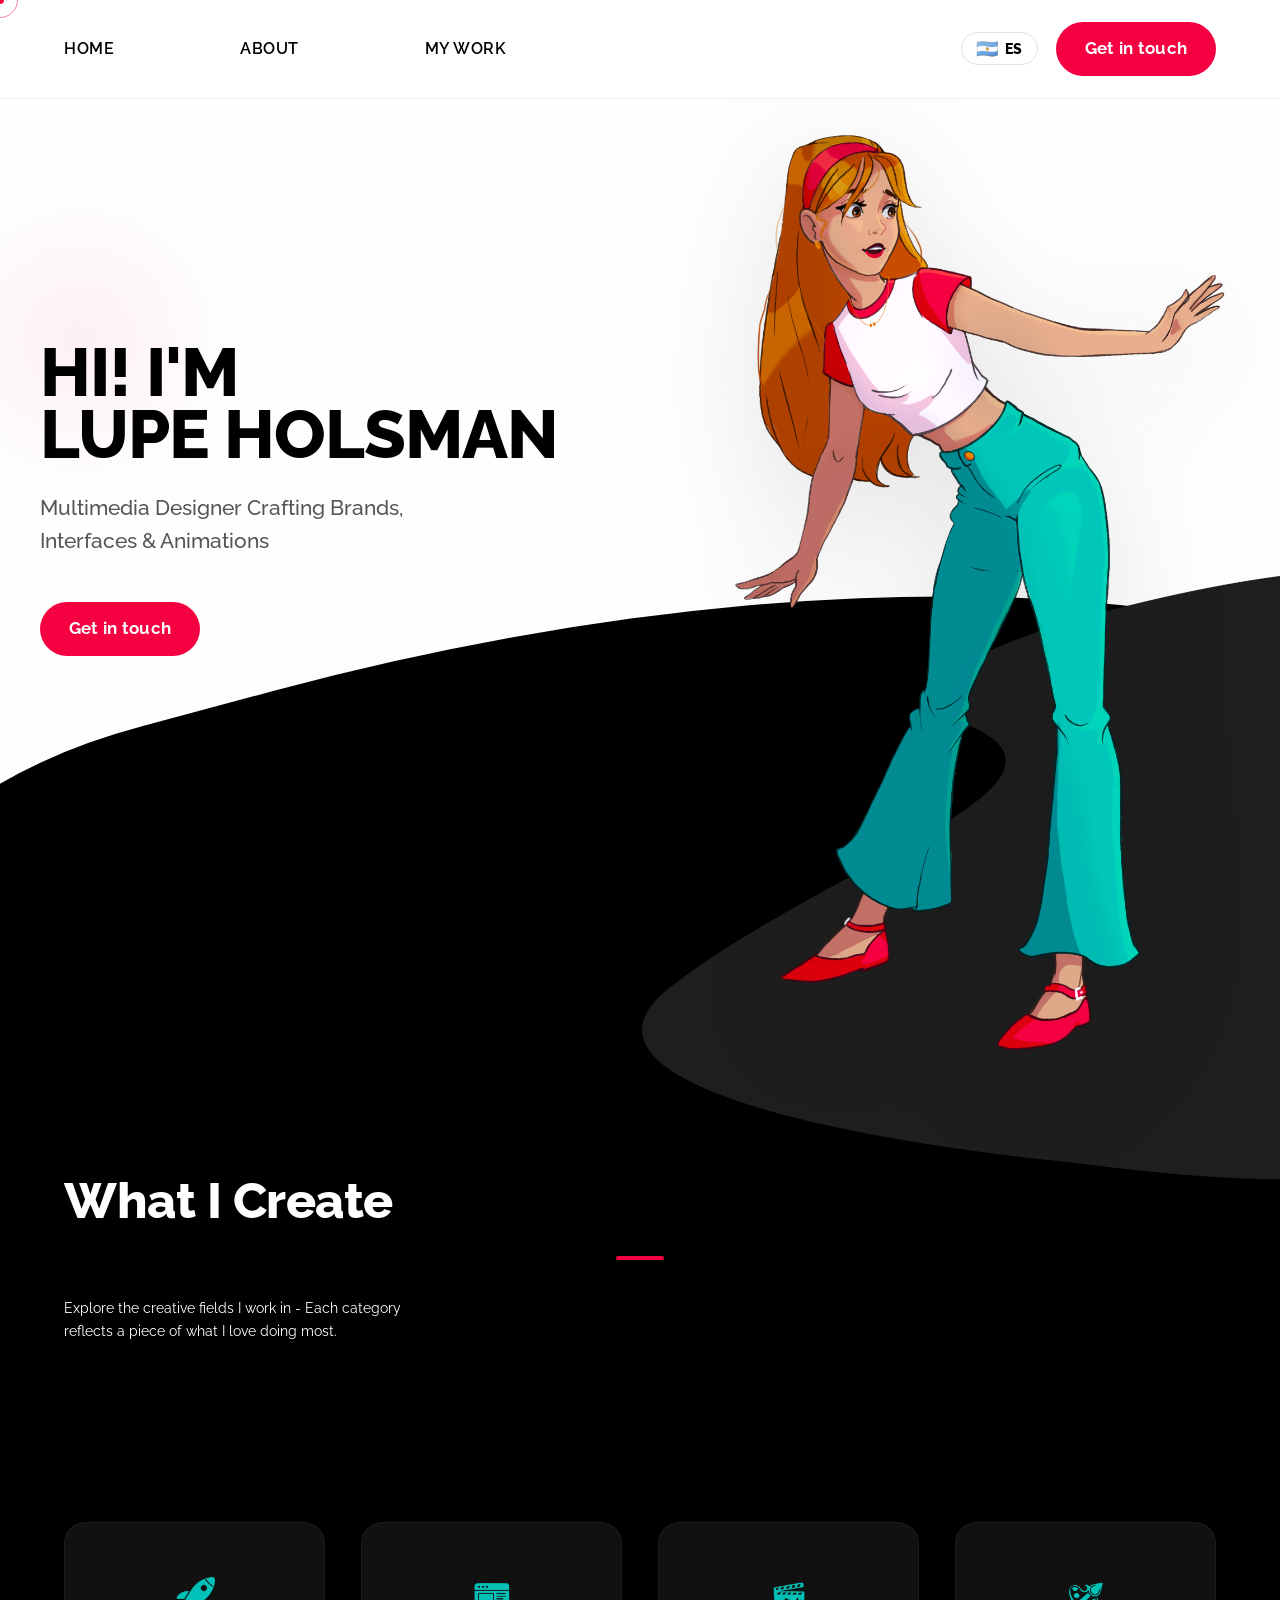
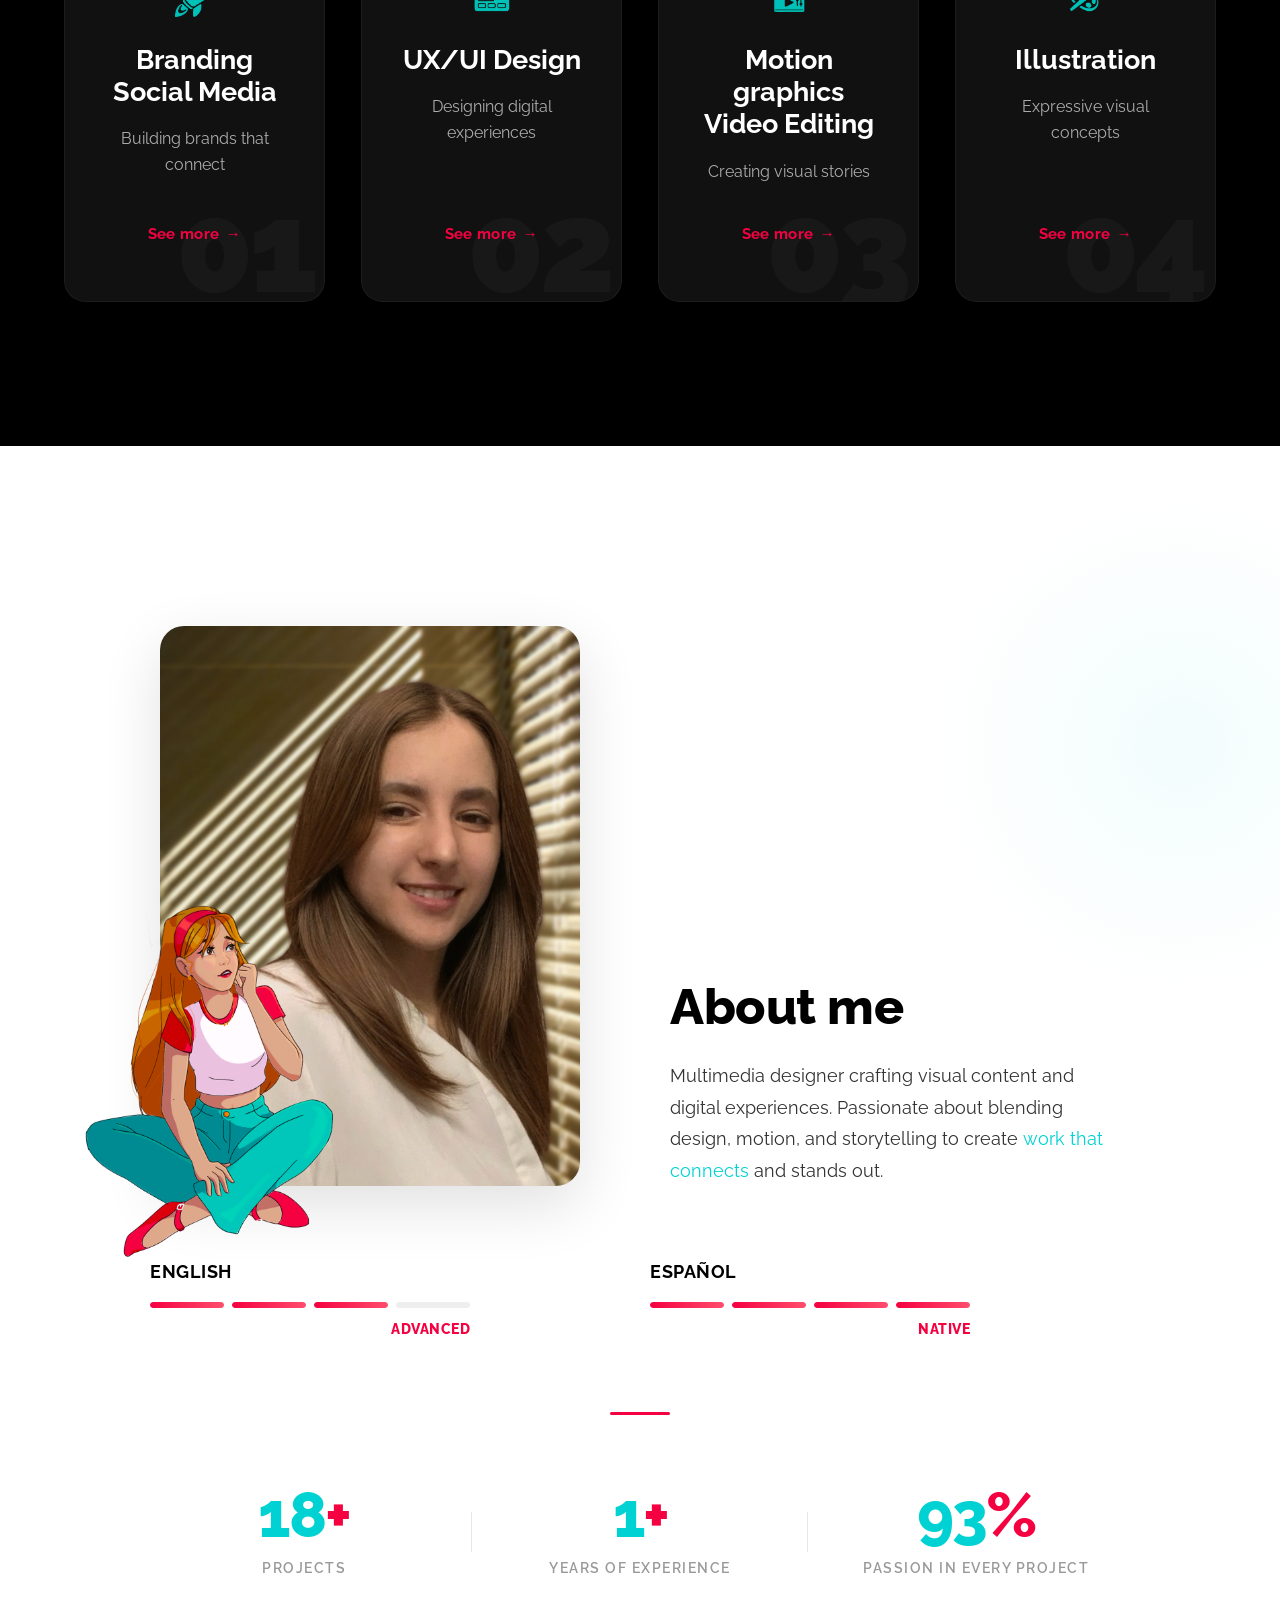
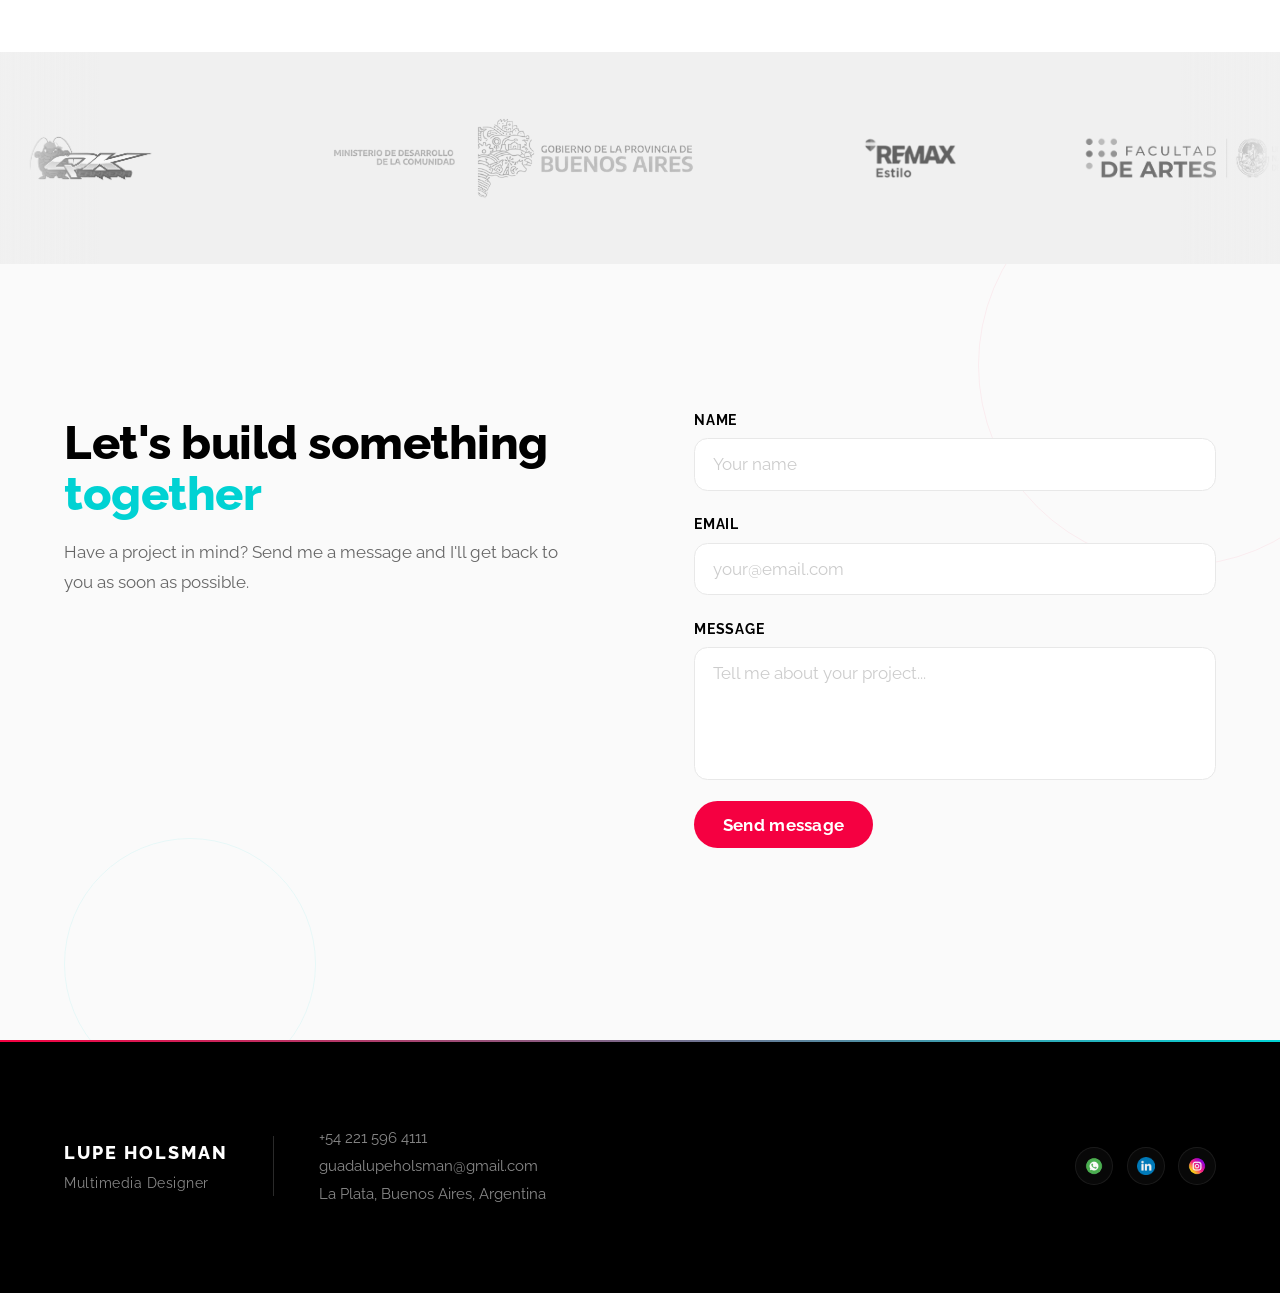
==== commit 28e1238d: "dfgdfgbgcv" ====
--- a/index.html
+++ b/index.html
@@ -7,59 +7,17 @@
     <link href="https://fonts.googleapis.com/css2?family=Raleway:wght@300;400;600;700&display=swap" rel="stylesheet">
     <link rel="stylesheet" href="css/styles.css">
     <style>
-        /* ── Language Switch ─────────────────────────────────────── */
-        .lang-switch {
-            display: flex;
-            align-items: center;
-            gap: 0.35rem;
-            background: none;
-            border: 1.5px solid #e0e0e0;
-            border-radius: 2rem;
-            padding: 0.35rem 0.75rem;
-            cursor: pointer;
-            font-family: 'Raleway', sans-serif;
-            font-size: 0.8rem;
-            font-weight: 700;
-            color: var(--dark);
-            letter-spacing: 0.5px;
-            transition: border-color 0.25s ease, background 0.25s ease, transform 0.2s ease;
-            white-space: nowrap;
-        }
-
-        .lang-switch:hover {
-            border-color: var(--primary);
-            background: rgba(245, 0, 65, 0.04);
-            transform: translateY(-1px);
-        }
-
-        .lang-flag {
-            font-size: 1rem;
-            line-height: 1;
-            transition: transform 0.3s ease;
-        }
-
-        .lang-switch:hover .lang-flag {
-            transform: scale(1.2);
-        }
-
-        @media (max-width: 360px) {
-            .lang-label { display: none; }
-        }
-
-        .lang-fade {
-            animation: langFadeIn 0.35s ease both;
-        }
-
-        @keyframes langFadeIn {
-            from { opacity: 0; transform: translateY(6px); }
-            to   { opacity: 1; transform: translateY(0); }
-        }
+        /* lang-switch styles now in styles.css */
     </style>
 </head>
 
 <body>
 
-    <header>
+    <!-- Custom cursor -->
+    <div class="cursor-dot" id="cursorDot"></div>
+    <div class="cursor-ring" id="cursorRing"></div>
+
+    <header id="siteHeader">
         <div class="container">
             <nav>
                 <ul id="navLinks">
@@ -129,7 +87,7 @@
                     </div>
                     <h3 data-i18n="work.card3.title">Motion graphics <br>Video Editing</h3>
                     <p data-i18n="work.card3.desc">Creating visual stories</p>
-                    <a href="404.html" data-i18n="work.seemore">See more</a>
+                    <a href="video.html" data-i18n="work.seemore">See more</a>
                 </article>
 
                 <article class="card reveal">
@@ -275,8 +233,38 @@
     <script data-cfasync="false" src="/cdn-cgi/scripts/5c5dd728/cloudflare-static/email-decode.min.js"></script><script>
 
         // ══════════════════════════════════════════════════════════════════
-        //  TRADUCCIONES
-        // ══════════════════════════════════════════════════════════════════
+        //  CURSOR PERSONALIZADO
+        // ══════════════════════════════════════════════════════════════════
+        const cursorDot  = document.getElementById('cursorDot');
+        const cursorRing = document.getElementById('cursorRing');
+
+        let mouseX = 0, mouseY = 0;
+        let ringX  = 0, ringY  = 0;
+
+        window.addEventListener('mousemove', (e) => {
+            mouseX = e.clientX;
+            mouseY = e.clientY;
+            cursorDot.style.transform = `translate(calc(${mouseX}px - 50%), calc(${mouseY}px - 50%))`;
+        });
+
+        (function animateRing() {
+            ringX += (mouseX - ringX) * 0.14;
+            ringY += (mouseY - ringY) * 0.14;
+            cursorRing.style.transform = `translate(calc(${ringX}px - 50%), calc(${ringY}px - 50%))`;
+            requestAnimationFrame(animateRing);
+        })();
+
+
+        // ══════════════════════════════════════════════════════════════════
+        //  STICKY HEADER SHADOW
+        // ══════════════════════════════════════════════════════════════════
+        const siteHeader = document.getElementById('siteHeader');
+        window.addEventListener('scroll', () => {
+            siteHeader.classList.toggle('scrolled', window.scrollY > 20);
+        });
+
+
+
         const translations = {
             en: {
                 nav: {
--- a/css/styles.css
+++ b/css/styles.css
@@ -10,6 +10,7 @@
 html {
     font-size: 16px;
     scroll-behavior: smooth;
+    overflow-x: hidden;
 }
 
 body {
@@ -18,6 +19,8 @@
     line-height: 1.6;
     background-color: white;
     color: var(--dark);
+    overflow-x: hidden;
+    cursor: none;
 }
 
 img {
@@ -48,6 +51,63 @@
     --dark: #000;
     --light: #f5f5f5;
     --cyan: #00d2d3;
+    --primary-glow: rgba(245, 0, 65, 0.18);
+    --cyan-glow: rgba(0, 210, 211, 0.15);
+}
+
+
+/* =============================================
+   CURSOR PERSONALIZADO
+   ============================================= */
+.cursor-dot,
+.cursor-ring {
+    position: fixed;
+    top: 0;
+    left: 0;
+    pointer-events: none;
+    z-index: 9999;
+    border-radius: 50%;
+    transform: translate(-50%, -50%);
+    transition-property: opacity;
+    transition-duration: 0.3s;
+}
+
+.cursor-dot {
+    width: 8px;
+    height: 8px;
+    background: var(--primary);
+    transition: width 0.2s, height 0.2s, background 0.2s;
+}
+
+.cursor-ring {
+    width: 36px;
+    height: 36px;
+    border: 1.5px solid var(--primary);
+    opacity: 0.5;
+    transition: width 0.35s cubic-bezier(.25,.46,.45,.94),
+                height 0.35s cubic-bezier(.25,.46,.45,.94),
+                opacity 0.3s,
+                border-color 0.3s;
+}
+
+body:has(a:hover) .cursor-ring,
+body:has(button:hover) .cursor-ring {
+    width: 56px;
+    height: 56px;
+    opacity: 0.25;
+    border-color: var(--cyan);
+}
+
+body:has(a:hover) .cursor-dot,
+body:has(button:hover) .cursor-dot {
+    background: var(--cyan);
+    width: 6px;
+    height: 6px;
+}
+
+@media (pointer: coarse) {
+    .cursor-dot, .cursor-ring { display: none; }
+    body { cursor: auto; }
 }
 
 
@@ -97,17 +157,35 @@
 .btn {
     background: var(--primary);
     color: white;
-    padding: 0.75rem 1.4rem;
+    padding: 0.75rem 1.6rem;
     border-radius: 2rem;
     font-size: 0.95rem;
-    font-weight: 600;
+    font-weight: 700;
     display: inline-block;
-    transition: transform 0.3s ease, box-shadow 0.3s ease;
+    transition: transform 0.3s ease, box-shadow 0.3s ease, letter-spacing 0.3s ease;
+    letter-spacing: 0.3px;
+    position: relative;
+    overflow: hidden;
+}
+
+.btn::after {
+    content: '';
+    position: absolute;
+    inset: 0;
+    background: linear-gradient(120deg, transparent 0%, rgba(255,255,255,0.18) 50%, transparent 100%);
+    transform: translateX(-100%);
+    transition: transform 0.5s ease;
+    border-radius: inherit;
+}
+
+.btn:hover::after {
+    transform: translateX(100%);
 }
 
 .btn:hover {
-    transform: translateY(-2px);
-    box-shadow: 0 10px 20px rgba(245, 0, 65, 0.3);
+    transform: translateY(-3px);
+    box-shadow: 0 12px 28px rgba(245, 0, 65, 0.35);
+    letter-spacing: 0.6px;
 }
 
 .btn:active {
@@ -118,18 +196,58 @@
 /* =============================================
    NAV
    ============================================= */
+header {
+    position: sticky;
+    top: 0;
+    z-index: 200;
+    background: rgba(255,255,255,0.92);
+    backdrop-filter: blur(14px);
+    -webkit-backdrop-filter: blur(14px);
+    border-bottom: 1px solid rgba(0,0,0,0.06);
+    transition: box-shadow 0.3s ease;
+}
+
+header.scrolled {
+    box-shadow: 0 2px 24px rgba(0,0,0,0.08);
+}
+
 nav {
     display: flex;
     justify-content: space-between;
     align-items: center;
-    padding: 1.5rem 0;
-    background-color: white;
+    padding: 1.2rem 0;
+    background-color: transparent;
 }
 
 nav ul {
     display: flex;
     gap: 7rem;
     list-style: none;
+}
+
+nav ul li a {
+    font-weight: 600;
+    font-size: 0.88rem;
+    letter-spacing: 0.5px;
+    text-transform: uppercase;
+    position: relative;
+    padding-bottom: 3px;
+}
+
+nav ul li a::after {
+    content: '';
+    position: absolute;
+    left: 0;
+    bottom: 0;
+    width: 0;
+    height: 2px;
+    background: var(--primary);
+    border-radius: 2px;
+    transition: width 0.3s cubic-bezier(.25,.46,.45,.94);
+}
+
+nav ul li a:hover::after {
+    width: 100%;
 }
 
 nav a:hover {
@@ -185,9 +303,11 @@
 }
 
 #navLinks.mobile-open li a {
-    font-size: 2rem;
-    font-weight: 700;
+    font-size: 2.2rem;
+    font-weight: 800;
     color: var(--dark);
+    text-transform: uppercase;
+    letter-spacing: 1px;
 }
 
 #navLinks.mobile-open li a:hover {
@@ -205,6 +325,18 @@
     display: flex;
     align-items: center;
     overflow: visible;
+}
+
+/* Grain texture overlay */
+.hero::after {
+    content: '';
+    position: absolute;
+    inset: 0;
+    background-image: url("data:image/svg+xml,%3Csvg viewBox='0 0 200 200' xmlns='http://www.w3.org/2000/svg'%3E%3Cfilter id='noise'%3E%3CfeTurbulence type='fractalNoise' baseFrequency='0.9' numOctaves='4' stitchTiles='stitch'/%3E%3C/filter%3E%3Crect width='100%25' height='100%25' filter='url(%23noise)' opacity='0.04'/%3E%3C/svg%3E");
+    background-size: 150px 150px;
+    pointer-events: none;
+    z-index: 1;
+    opacity: 0.6;
 }
 
 .hero-content {
@@ -214,6 +346,8 @@
     width: 100%;
     max-width: 1200px;
     margin: 0 auto;
+    position: relative;
+    z-index: 2;
 }
 
 .hero-text h2 {
@@ -222,13 +356,41 @@
     font-weight: 800;
     margin-bottom: 1.5rem;
     color: var(--dark);
+    letter-spacing: -1px;
+}
+
+/* Highlight "LUPE HOLSMAN" with a red underline */
+.hero-text h2 em {
+    font-style: normal;
+    position: relative;
+    display: inline-block;
+}
+
+.hero-text h2 em::after {
+    content: '';
+    position: absolute;
+    left: 0;
+    bottom: -4px;
+    width: 100%;
+    height: 4px;
+    background: var(--primary);
+    border-radius: 2px;
+    transform: scaleX(0);
+    transform-origin: left;
+    animation: lineReveal 0.8s cubic-bezier(.25,.46,.45,.94) 1s forwards;
+}
+
+@keyframes lineReveal {
+    to { transform: scaleX(1); }
 }
 
 .hero-text p {
-    font-size: 1.2rem;
+    font-size: 1.15rem;
     max-width: 400px;
     margin-bottom: 2.5rem;
-    color: #666;
+    color: #555;
+    font-weight: 500;
+    line-height: 1.55;
 }
 
 .hero-img {
@@ -244,7 +406,7 @@
 .hero-img::before {
     content: "";
     position: absolute;
-    background-image: url('img/Vector 2.png');
+    background-image: url('../img/Vector 2.png');
     background-size: contain;
     background-repeat: no-repeat;
     background-position: right top;
@@ -263,6 +425,12 @@
     margin-bottom: -180px;
     transform: translateX(5%);
     z-index: 20;
+    filter: drop-shadow(0 30px 60px rgba(0,0,0,0.1));
+    transition: filter 0.4s ease;
+}
+
+.hero-img img:hover {
+    filter: drop-shadow(0 40px 80px rgba(245,0,65,0.12));
 }
 
 /* Hero se anima al cargar la página (no necesita scroll) */
@@ -270,8 +438,28 @@
     animation: fadeInUp 0.9s ease-out both;
     flex: 1;
     min-width: 0;
-    position: relative;  /* ← necesario para que z-index funcione */
-    z-index: 30;   
+    position: relative;
+    z-index: 30;
+}
+
+/* Floating decorative dots */
+.hero::before {
+    content: '';
+    position: absolute;
+    width: 320px;
+    height: 320px;
+    border-radius: 50%;
+    background: radial-gradient(circle, rgba(245,0,65,0.06) 0%, transparent 70%);
+    top: 10%;
+    left: -80px;
+    pointer-events: none;
+    z-index: 0;
+    animation: pulseSoft 6s ease-in-out infinite;
+}
+
+@keyframes pulseSoft {
+    0%, 100% { transform: scale(1); opacity: 0.7; }
+    50%       { transform: scale(1.15); opacity: 1; }
 }
 
 
@@ -301,23 +489,26 @@
     z-index: -1;
 }
 
-/* Wave curve at the bottom of #work */
-#work::after {
-    content: "";
-    position: absolute;
-    bottom: -119px;
-    left: 0;
-    width: 100%;
-    height: 120px;
-    background-image: url("data:image/svg+xml,%3Csvg viewBox='0 0 1440 120' xmlns='http://www.w3.org/2000/svg' preserveAspectRatio='none'%3E%3Cpath d='M0%2C0 L1440%2C0 L1440%2C40 Q1080%2C120 720%2C80 Q360%2C40 0%2C120 Z' fill='%23000000'/%3E%3C/svg%3E");
-    background-size: 100% 100%;
+#work .container {
+    position: relative;
     z-index: 1;
-    pointer-events: none;
-}
-
-#work .container {
-    position: relative;
-    z-index: 1;
+}
+
+#work .title h2 {
+    font-size: 2.8rem;
+    font-weight: 800;
+    letter-spacing: -0.5px;
+}
+
+/* Accent line under section title */
+#work .title h2::after {
+    content: '';
+    display: block;
+    width: 48px;
+    height: 4px;
+    background: var(--primary);
+    border-radius: 2px;
+    margin: 0.8rem auto 0;
 }
 
 
@@ -332,17 +523,38 @@
 }
 
 .card {
-    background: #1c1c1c;
-    padding: 3rem 1.5rem;
-    border-radius: 1rem;
+    background: #111;
+    padding: 3rem 1.8rem;
+    border-radius: 1.2rem;
     text-align: center;
     position: relative;
     overflow: hidden;
-    transition: transform 0.35s ease, box-shadow 0.35s ease;
+    transition: transform 0.4s cubic-bezier(.25,.46,.45,.94), box-shadow 0.4s ease, background 0.4s ease;
     display: flex;
     flex-direction: column;
     align-items: center;
     min-height: 380px;
+    border: 1px solid rgba(255,255,255,0.05);
+}
+
+/* Subtle number watermark in background */
+.card:nth-child(1)::before { content: "01"; }
+.card:nth-child(2)::before { content: "02"; }
+.card:nth-child(3)::before { content: "03"; }
+.card:nth-child(4)::before { content: "04"; }
+
+.card::before {
+    position: absolute;
+    bottom: -10px;
+    right: 10px;
+    font-size: 7rem;
+    font-weight: 900;
+    color: rgba(255,255,255,0.03);
+    line-height: 1;
+    z-index: 0;
+    letter-spacing: -4px;
+    pointer-events: none;
+    transition: color 0.4s ease, transform 0.4s ease;
 }
 
 .card-icon {
@@ -350,40 +562,42 @@
     color: var(--cyan);
     display: flex;
     justify-content: center;
+    transition: transform 0.35s cubic-bezier(.25,.46,.45,.94);
 }
 
 .card h3 {
     margin-bottom: 1rem;
     font-size: 1.5rem;
     line-height: 1.2;
+    font-weight: 700;
 }
 
 .card p {
     font-size: 0.9rem;
-    opacity: 0.8;
-    line-height: 1.5;
+    opacity: 0.65;
+    line-height: 1.6;
 }
 
 .card a {
     color: var(--primary);
-    display: inline-block;
+    display: inline-flex;
+    align-items: center;
+    gap: 0.35rem;
     margin-top: auto;
-    font-weight: 600;
+    font-weight: 700;
+    font-size: 0.85rem;
+    letter-spacing: 0.3px;
+    transition: gap 0.3s ease, opacity 0.3s ease;
+}
+
+.card a::after {
+    content: '→';
     transition: transform 0.3s ease;
 }
 
 .card * {
     position: relative;
     z-index: 2;
-}
-
-.card::before {
-    content: "";
-    position: absolute;
-    inset: 0;
-    border-radius: inherit;
-    opacity: 0;
-    transition: opacity 0.35s ease;
 }
 
 .card::after {
@@ -393,19 +607,21 @@
     left: -50%;
     width: 200%;
     height: 200%;
-    background: linear-gradient(120deg, transparent, rgba(255,255,255,0.1), transparent);
+    background: linear-gradient(120deg, transparent, rgba(255,255,255,0.05), transparent);
     transform: rotate(25deg);
     opacity: 0;
     transition: opacity 0.5s ease, transform 0.5s ease;
 }
 
 .card:hover {
-    transform: translateY(-10px) scale(1.02);
-    box-shadow: 0 20px 40px rgba(0,0,0,0.4);
+    transform: translateY(-12px) scale(1.02);
+    box-shadow: 0 24px 48px rgba(0,0,0,0.5), 0 0 0 1px rgba(245,0,65,0.12);
+    background: #161616;
 }
 
 .card:hover::before {
-    opacity: 0.3;
+    color: rgba(245,0,65,0.06);
+    transform: scale(1.05);
 }
 
 .card:hover::after {
@@ -413,10 +629,17 @@
     transform: translateX(50%) rotate(25deg);
 }
 
+.card:hover .card-icon {
+    transform: translateY(-4px) scale(1.1);
+}
+
 .card:hover a {
-    transform: translateX(5px);
-}
-
+    gap: 0.6rem;
+}
+
+.card:hover a::after {
+    transform: translateX(3px);
+}
 
 
 /* =============================================
@@ -430,11 +653,27 @@
     padding-bottom: 4rem;
 }
 
+/* Subtle background accent */
+#about::before {
+    content: '';
+    position: absolute;
+    width: 500px;
+    height: 500px;
+    border-radius: 50%;
+    background: radial-gradient(circle, rgba(0,210,211,0.05) 0%, transparent 70%);
+    top: 5%;
+    right: -150px;
+    pointer-events: none;
+    z-index: 0;
+}
+
 .about-content {
     display: flex;
     align-items: flex-end;
     justify-content: center;
     gap: 5rem;
+    position: relative;
+    z-index: 1;
 }
 
 .about-img-container {
@@ -444,10 +683,17 @@
 .profile-photo {
     width: 100%;
     max-width: 420px;
-    border-radius: 20px;
+    border-radius: 24px;
     display: block;
     position: relative;
     z-index: 1;
+    box-shadow: 0 20px 60px rgba(0,0,0,0.12);
+    transition: box-shadow 0.4s ease, transform 0.4s ease;
+}
+
+.profile-photo:hover {
+    transform: translateY(-4px);
+    box-shadow: 0 30px 80px rgba(0,0,0,0.16);
 }
 
 .character-sitting {
@@ -472,13 +718,18 @@
 }
 
 .about-text h2 {
-    font-size: 2.5rem;
+    font-size: 2.8rem;
+    font-weight: 800;
     margin-bottom: 1.5rem;
+    letter-spacing: -0.5px;
+    line-height: 1.05;
 }
 
 .about-text p {
-    font-size: 0.95rem;
+    font-size: 1rem;
     margin-bottom: 0;
+    line-height: 1.75;
+    color: #333;
 }
 
 
@@ -491,6 +742,8 @@
     gap: 10rem;
     margin-top: 4rem;
     margin-bottom: 0;
+    position: relative;
+    z-index: 1;
 }
 
 .skill {
@@ -518,7 +771,10 @@
 .skill h4 {
     text-align: left;
     margin-bottom: 0.8rem;
-    font-size: 1.1rem;
+    font-size: 1rem;
+    font-weight: 700;
+    letter-spacing: 0.5px;
+    text-transform: uppercase;
 }
 
 .progress-bar {
@@ -529,12 +785,12 @@
 
 .bar {
     flex: 1;
-    height: 7px;
+    height: 6px;
     border-radius: 4px;
 }
 
 .bar.filled {
-    background: var(--primary);
+    background: #eee;
     position: relative;
     overflow: hidden;
 }
@@ -547,8 +803,9 @@
     left: 0;
     height: 100%;
     width: 0;
-    background: var(--primary);
-    transition: width 1.2s cubic-bezier(0.65, 0, 0.35, 1);
+    background: linear-gradient(90deg, var(--primary), #ff4d6d);
+    transition: width 1.4s cubic-bezier(0.65, 0, 0.35, 1);
+    border-radius: 4px;
 }
 
 .skill.is-visible .bar.filled::after {
@@ -556,27 +813,26 @@
 }
 
 .bar.empty {
-    background: #e0e0e0;
+    background: #eee;
 }
 
 .level {
     text-align: right;
-    font-size: 0.85rem;
+    font-size: 0.8rem;
     color: var(--primary);
-    font-weight: 700;
+    font-weight: 800;
+    letter-spacing: 0.5px;
+    text-transform: uppercase;
 }
 
 
 /* =============================================
    ANIMACIONES DE SCROLL — REVEAL
-   Controladas por Intersection Observer en main.js
-   ============================================= */
-
-/* Estado inicial: oculto */
+   ============================================= */
 .reveal {
     opacity: 0;
     transform: translateY(40px);
-    transition: opacity 0.7s ease, transform 0.7s ease;
+    transition: opacity 0.75s ease, transform 0.75s ease;
 }
 
 .reveal.from-right {
@@ -587,7 +843,6 @@
     transform: translateX(-50px);
 }
 
-/* Estado visible (JS agrega esta clase) */
 .reveal.is-visible {
     opacity: 1;
     transform: translate(0, 0);
@@ -640,11 +895,32 @@
    BRANDS
    ============================================= */
 .brands {
-    background: #e5e5e5;
+    background: #f0f0f0;
     padding: 2rem 0;
     overflow: hidden;
     display: flex;
     width: 100%;
+    position: relative;
+}
+
+/* Fade edges */
+.brands::before,
+.brands::after {
+    content: '';
+    position: absolute;
+    top: 0;
+    bottom: 0;
+    width: 100px;
+    z-index: 2;
+    pointer-events: none;
+}
+.brands::before {
+    left: 0;
+    background: linear-gradient(to right, #f0f0f0, transparent);
+}
+.brands::after {
+    right: 0;
+    background: linear-gradient(to left, #f0f0f0, transparent);
 }
 
 .brands-wrapper {
@@ -661,7 +937,7 @@
     object-fit: contain;
     flex-shrink: 0;
     filter: grayscale(100%);
-    opacity: 0.7;
+    opacity: 0.6;
     transition: transform 0.3s ease, filter 0.3s ease, opacity 0.3s ease;
 }
 
@@ -674,7 +950,7 @@
 }
 
 .brands-wrapper img:hover {
-    transform: scale(1.05);
+    transform: scale(1.07);
     filter: grayscale(0%);
     opacity: 1;
 }
@@ -685,9 +961,22 @@
    ============================================= */
 .stats {
     background: white;
-    padding: 3rem 0;
-    border-top: 1px solid #f0f0f0;
-    border-bottom: 1px solid #f0f0f0;
+    padding: 4rem 0;
+    position: relative;
+    overflow: hidden;
+}
+
+/* Subtle divider lines */
+.stats::before {
+    content: '';
+    position: absolute;
+    top: 0;
+    left: 50%;
+    transform: translateX(-50%);
+    width: 60px;
+    height: 3px;
+    background: var(--primary);
+    border-radius: 2px;
 }
 
 .stats-grid {
@@ -704,6 +993,18 @@
     flex-direction: column;
     align-items: center;
     gap: 0.4rem;
+    position: relative;
+}
+
+.stat:not(:last-child)::after {
+    content: '';
+    position: absolute;
+    right: -3rem;
+    top: 50%;
+    transform: translateY(-50%);
+    width: 1px;
+    height: 40px;
+    background: #e8e8e8;
 }
 
 .stat-number {
@@ -711,23 +1012,26 @@
     font-weight: 800;
     line-height: 1;
     color: var(--cyan);
+    letter-spacing: -2px;
 }
 
 .stat-suffix {
     font-size: 3.5rem;
     font-weight: 800;
     line-height: 1;
-    color: var(--cyan);
+    color: var(--primary);
+    letter-spacing: -2px;
 }
 
 .stat > p {
-    font-size: 0.85rem;
-    color: #888;
+    font-size: 0.78rem;
+    color: #999;
     text-transform: uppercase;
-    letter-spacing: 1px;
-}
-
-/* Número y sufijo en la misma línea */
+    letter-spacing: 1.5px;
+    font-weight: 600;
+    margin-top: 0.2rem;
+}
+
 .stat > :first-child,
 .stat-suffix {
     display: inline;
@@ -747,12 +1051,41 @@
 .contact-section {
     padding: 8rem 0;
     background: #fafafa;
+    position: relative;
+    overflow: hidden;
+}
+
+/* Decorative circle */
+.contact-section::before {
+    content: '';
+    position: absolute;
+    width: 400px;
+    height: 400px;
+    border-radius: 50%;
+    border: 1px solid rgba(245,0,65,0.06);
+    top: -100px;
+    right: -100px;
+    pointer-events: none;
+}
+
+.contact-section::after {
+    content: '';
+    position: absolute;
+    width: 250px;
+    height: 250px;
+    border-radius: 50%;
+    border: 1px solid rgba(0,210,211,0.08);
+    bottom: -50px;
+    left: 5%;
+    pointer-events: none;
 }
 
 .contact-wrapper {
     display: flex;
     gap: 6rem;
     align-items: flex-start;
+    position: relative;
+    z-index: 1;
 }
 
 .contact-text {
@@ -761,17 +1094,18 @@
 }
 
 .contact-text h2 {
-    font-size: 2.4rem;
+    font-size: 2.6rem;
     font-weight: 800;
-    line-height: 1.15;
+    line-height: 1.1;
     margin-bottom: 1rem;
     color: var(--dark);
+    letter-spacing: -0.5px;
 }
 
 .contact-text > p {
     font-size: 0.95rem;
     color: #666;
-    line-height: 1.7;
+    line-height: 1.75;
     margin-bottom: 2rem;
 }
 
@@ -795,22 +1129,23 @@
 }
 
 .form-group label {
-    font-size: 0.85rem;
-    font-weight: 600;
+    font-size: 0.8rem;
+    font-weight: 700;
     color: var(--dark);
-    letter-spacing: 0.5px;
+    letter-spacing: 0.8px;
+    text-transform: uppercase;
 }
 
 .form-group input,
 .form-group textarea {
-    padding: 0.8rem 1rem;
-    border: 1.5px solid #e0e0e0;
+    padding: 0.85rem 1rem;
+    border: 1.5px solid #e8e8e8;
     border-radius: 0.75rem;
     font-family: 'Raleway', sans-serif;
     font-size: 0.95rem;
     color: var(--dark);
     background: white;
-    transition: border-color 0.3s ease, box-shadow 0.3s ease;
+    transition: border-color 0.3s ease, box-shadow 0.3s ease, transform 0.2s ease;
     outline: none;
     resize: none;
 }
@@ -818,12 +1153,13 @@
 .form-group input:focus,
 .form-group textarea:focus {
     border-color: var(--primary);
-    box-shadow: 0 0 0 3px rgba(245, 0, 65, 0.08);
+    box-shadow: 0 0 0 4px rgba(245, 0, 65, 0.07);
+    transform: translateY(-1px);
 }
 
 .form-group input::placeholder,
 .form-group textarea::placeholder {
-    color: #bbb;
+    color: #ccc;
 }
 
 .contact-form .btn {
@@ -836,10 +1172,11 @@
 .form-success {
     font-size: 0.9rem;
     color: var(--primary);
-    font-weight: 600;
+    font-weight: 700;
     opacity: 0;
     transform: translateY(4px);
     transition: opacity 0.4s ease, transform 0.4s ease;
+    letter-spacing: 0.3px;
 }
 
 .form-success.visible {
@@ -855,6 +1192,19 @@
     background: var(--dark);
     color: white;
     padding: 4.7rem 0;
+    position: relative;
+    overflow: hidden;
+}
+
+/* Subtle top accent line */
+footer::before {
+    content: '';
+    position: absolute;
+    top: 0;
+    left: 0;
+    right: 0;
+    height: 2px;
+    background: linear-gradient(90deg, var(--primary) 0%, var(--cyan) 100%);
 }
 
 .footer-content {
@@ -867,22 +1217,24 @@
 
 .footer-brand h3 {
     font-size: 1rem;
-    font-weight: 700;
-    letter-spacing: 1px;
+    font-weight: 800;
+    letter-spacing: 2px;
     margin-bottom: 0.15rem;
     white-space: nowrap;
+    text-transform: uppercase;
 }
 
 .footer-brand p {
-    font-size: 0.85rem;
-    color: #ccc;
+    font-size: 0.8rem;
+    color: #888;
     white-space: nowrap;
+    letter-spacing: 0.5px;
 }
 
 .footer-divider {
     width: 1px;
     height: 60px;
-    background: #555;
+    background: #2a2a2a;
     flex-shrink: 0;
 }
 
@@ -892,8 +1244,13 @@
 
 .footer-contact p {
     font-size: 0.82rem;
-    color: #bbb;
+    color: #888;
     line-height: 1.9;
+    transition: color 0.3s ease;
+}
+
+.footer-contact p:hover {
+    color: #ccc;
 }
 
 .footer-social {
@@ -906,18 +1263,77 @@
 .social-icon {
     width: 38px;
     height: 38px;
-    display: inline-block;
+    display: inline-flex;
+    align-items: center;
+    justify-content: center;
+    border-radius: 50%;
+    border: 1px solid rgba(255,255,255,0.08);
+    transition: transform 0.3s ease, border-color 0.3s ease, background 0.3s ease;
+    background: rgba(255,255,255,0.03);
+}
+
+.social-icon:hover {
+    transform: translateY(-4px);
+    border-color: var(--primary);
+    background: rgba(245,0,65,0.08);
+}
+
+.social-icon img {
+    width: 18px;
+    height: 18px;
+    object-fit: contain;
+}
+
+
+/* =============================================
+   LANGUAGE SWITCH
+   ============================================= */
+.lang-switch {
+    display: flex;
+    align-items: center;
+    gap: 0.35rem;
+    background: none;
+    border: 1.5px solid #e0e0e0;
+    border-radius: 2rem;
+    padding: 0.35rem 0.75rem;
+    cursor: pointer;
+    font-family: 'Raleway', sans-serif;
+    font-size: 0.78rem;
+    font-weight: 800;
+    color: var(--dark);
+    letter-spacing: 0.8px;
+    text-transform: uppercase;
+    transition: border-color 0.25s ease, background 0.25s ease, transform 0.2s ease;
+    white-space: nowrap;
+}
+
+.lang-switch:hover {
+    border-color: var(--primary);
+    background: rgba(245, 0, 65, 0.04);
+    transform: translateY(-1px);
+}
+
+.lang-flag {
+    font-size: 1rem;
+    line-height: 1;
     transition: transform 0.3s ease;
 }
 
-.social-icon:hover {
-    transform: translateY(-3px);
-}
-
-.social-icon img {
-    width: 100%;
-    height: 100%;
-    object-fit: contain;
+.lang-switch:hover .lang-flag {
+    transform: scale(1.2);
+}
+
+@media (max-width: 360px) {
+    .lang-label { display: none; }
+}
+
+.lang-fade {
+    animation: langFadeIn 0.35s ease both;
+}
+
+@keyframes langFadeIn {
+    from { opacity: 0; transform: translateY(6px); }
+    to   { opacity: 1; transform: translateY(0); }
 }
 
 
@@ -1010,15 +1426,18 @@
 
     .hero-content {
         flex-direction: column;
-        align-items: flex-start;
+        align-items: center;
         gap: 0;
         position: relative;
+        text-align: left;
     }
 
     .hero-text {
         position: relative;
         z-index: 2;
-        max-width: 75%;
+        max-width: 320px;
+        width: 100%;
+        margin: 0 auto;
     }
 
     .hero-text h2 {
@@ -1034,12 +1453,14 @@
     }
 
     .hero-img {
-        position: absolute;
-        right: -5%;
-        bottom: 0;
-        width: 55%;
-        justify-content: flex-end;
-        animation: slideInRight 0.9s ease-out 0.3s both;
+        position: relative;
+        right: auto;
+        bottom: auto;
+        width: 75%;
+        max-width: 300px;
+        justify-content: center;
+        margin-top: 1.5rem;
+        animation: fadeInUp 0.9s ease-out 0.3s both;
     }
 
     .hero-img::before {
@@ -1145,6 +1566,10 @@
         gap: 2.5rem 1rem;
     }
 
+    .stat:not(:last-child)::after {
+        display: none;
+    }
+
     .stat-number,
     .stat-suffix {
         font-size: 2.8rem;
@@ -1236,4 +1661,4 @@
 }
 
 
-/* NOTE: .reveal initial state is defined above with opacity:0 — do not duplicate here */+/* NOTE: .reveal initial state is defined above with opacity:0 — do not duplicate here */
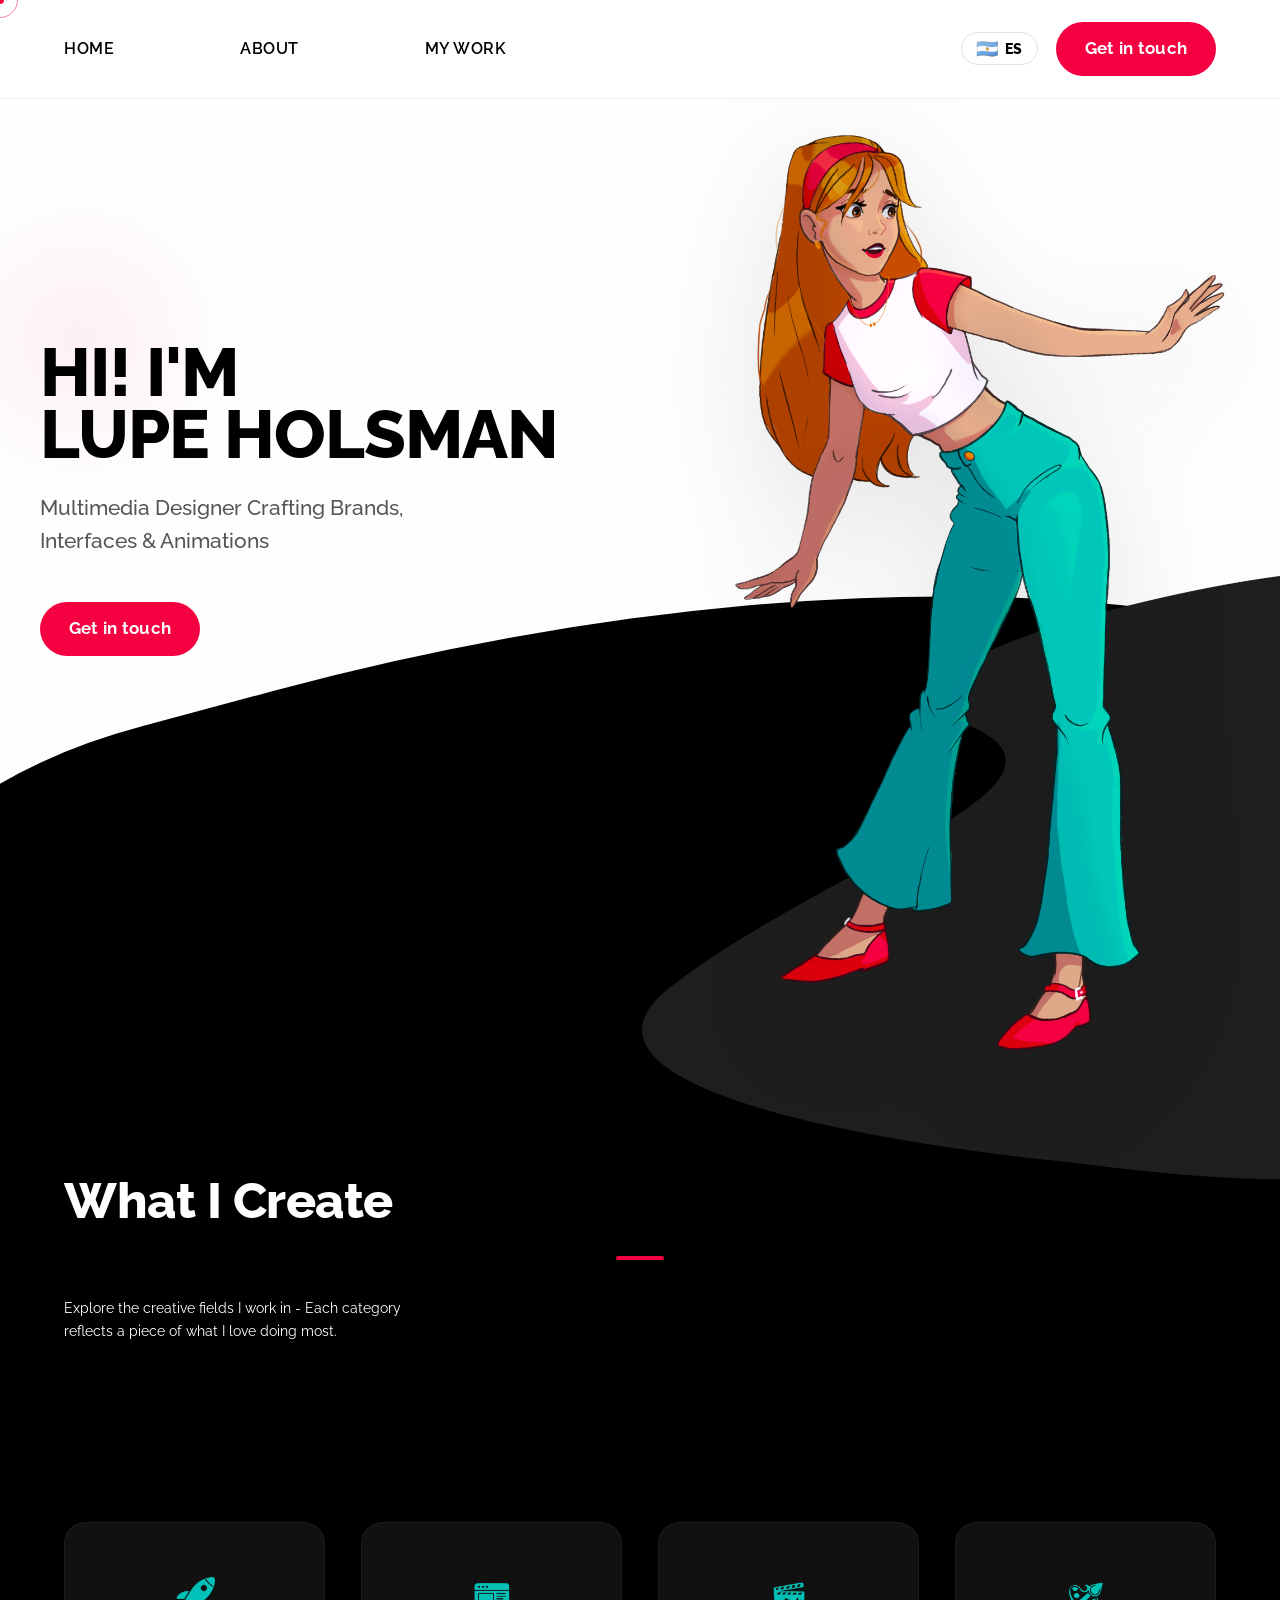
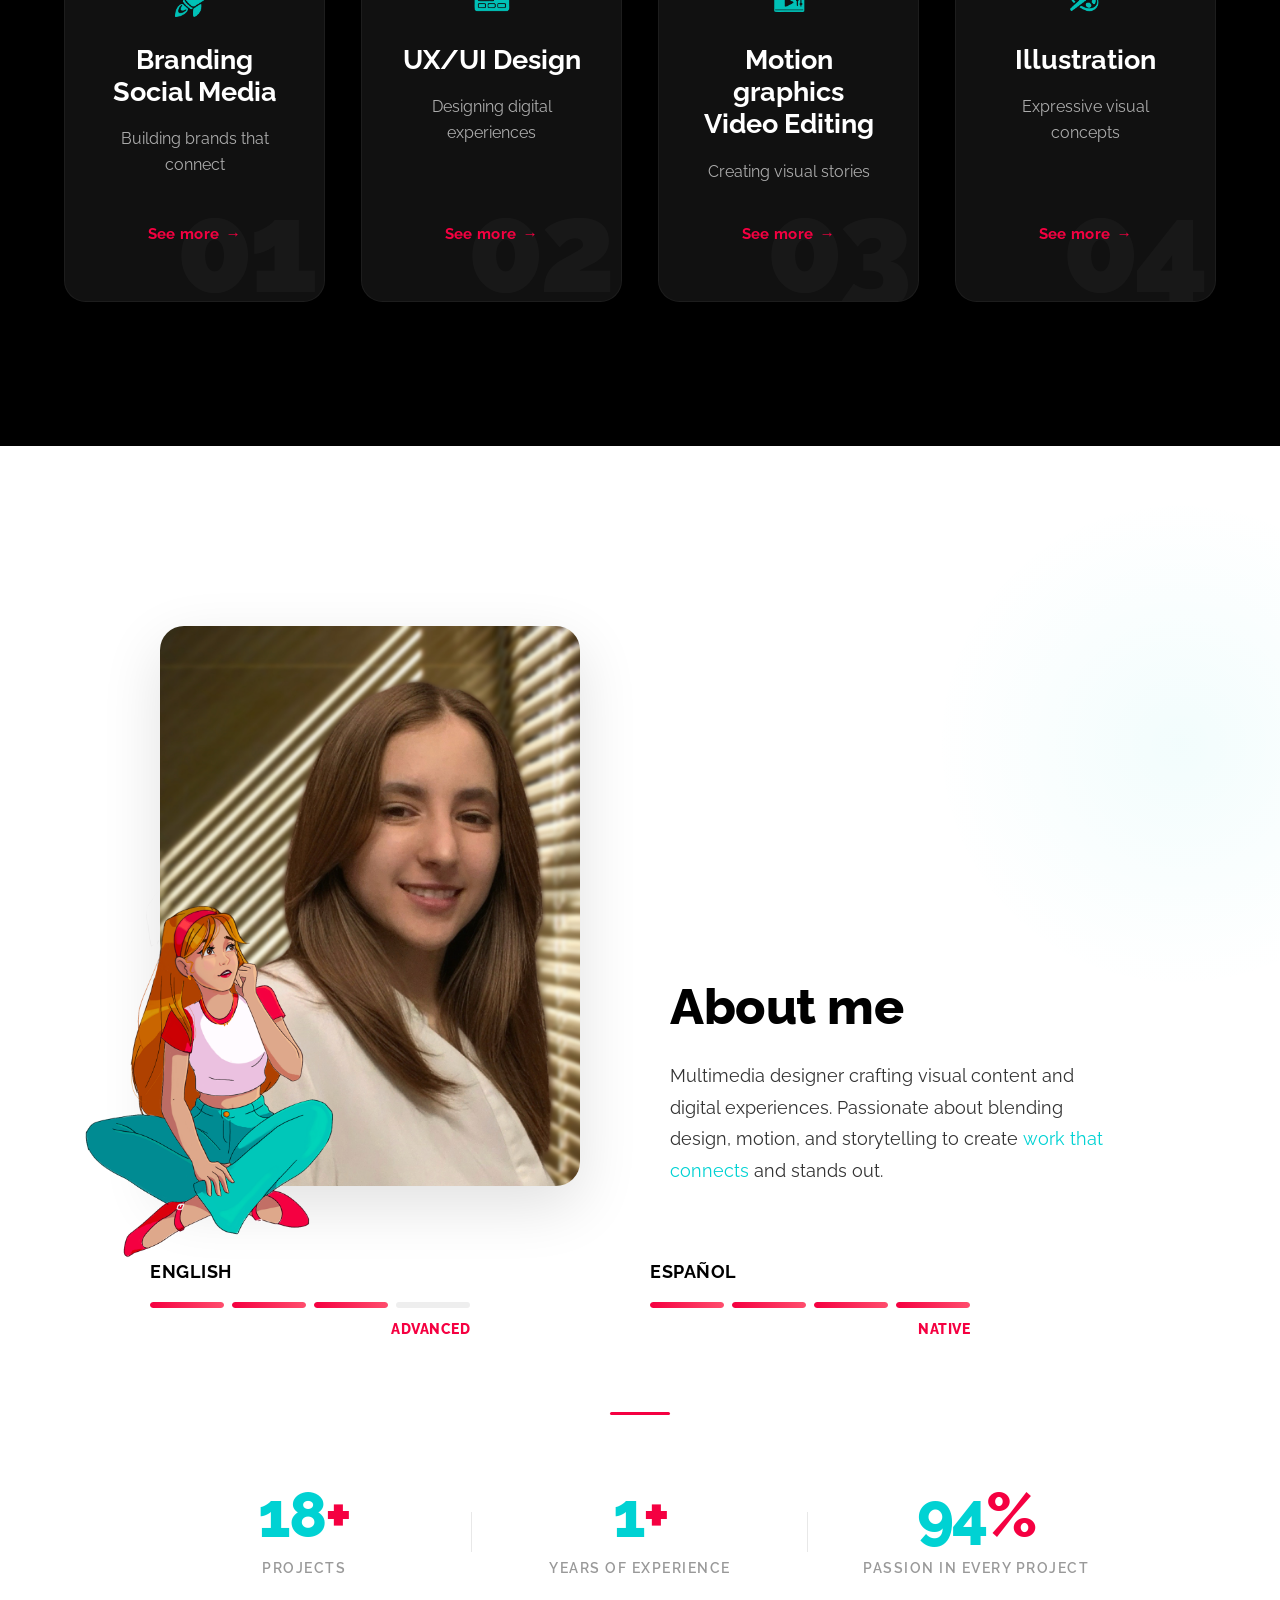
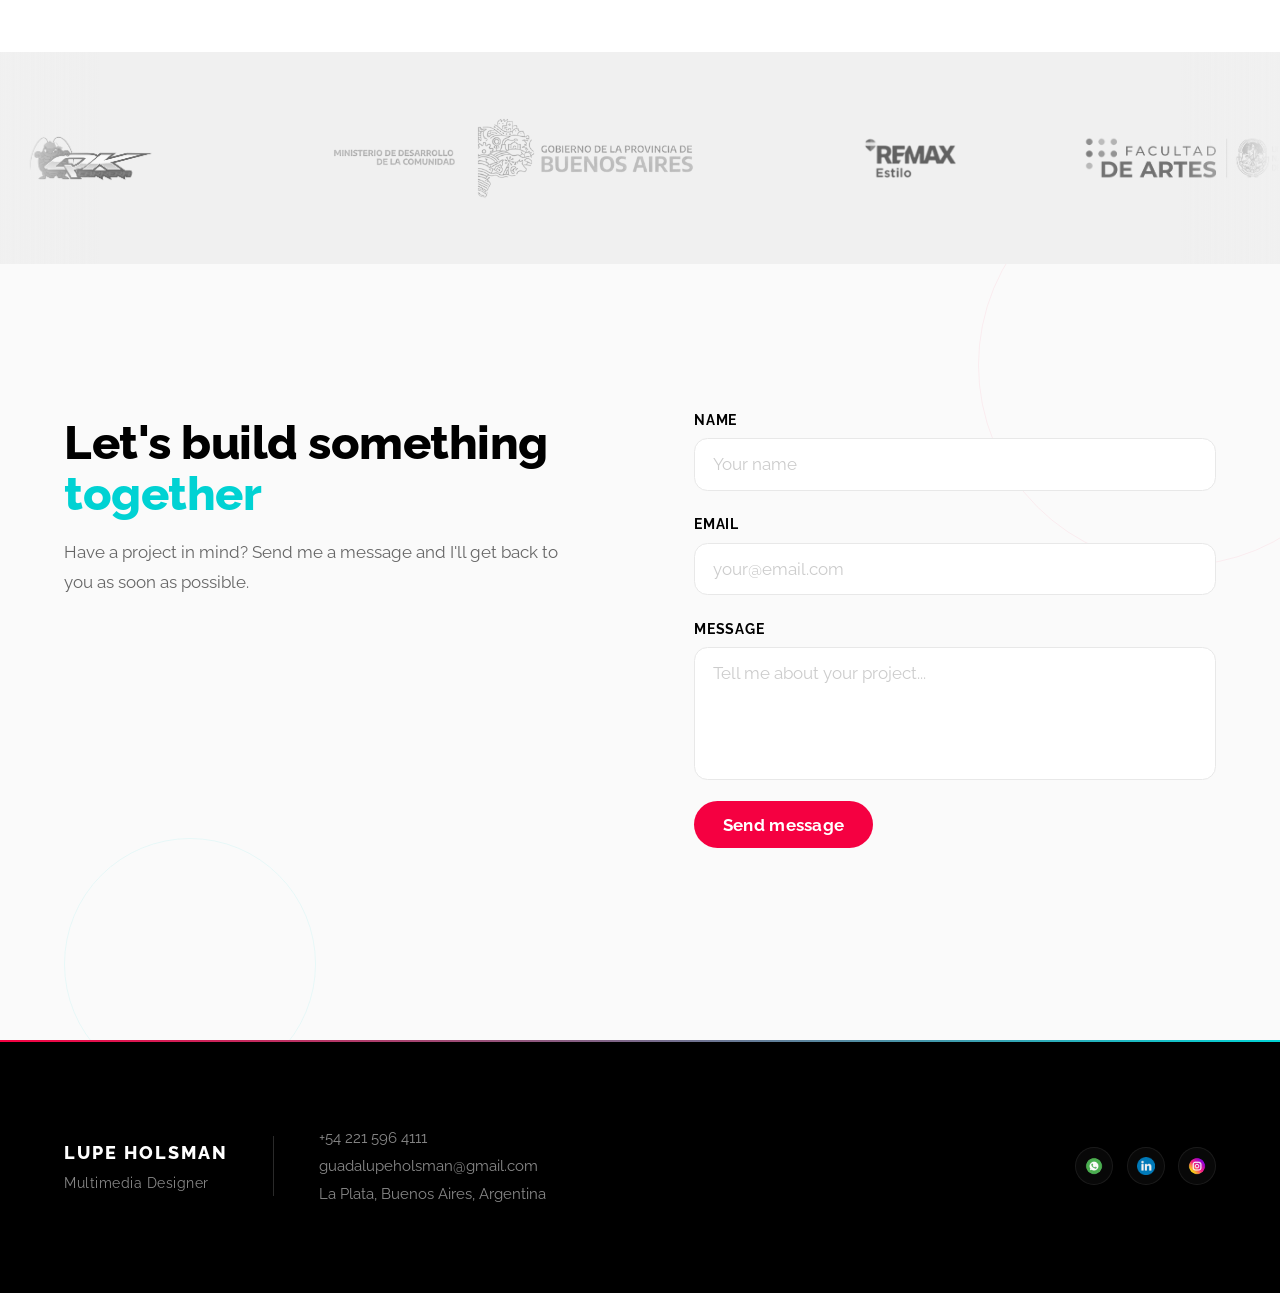
==== commit 3dae5d08: "fgegt" ====
--- a/index.html
+++ b/index.html
@@ -69,7 +69,7 @@
                     </div>
                     <h3 data-i18n="work.card1.title">Branding <br>Social Media</h3>
                     <p data-i18n="work.card1.desc">Building brands that connect</p>
-                    <a href="404.html" data-i18n="work.seemore">See more</a>
+                    <a href="BrandingySocialmedia.html" data-i18n="work.seemore">See more</a>
                 </article>
 
                 <article class="card reveal">
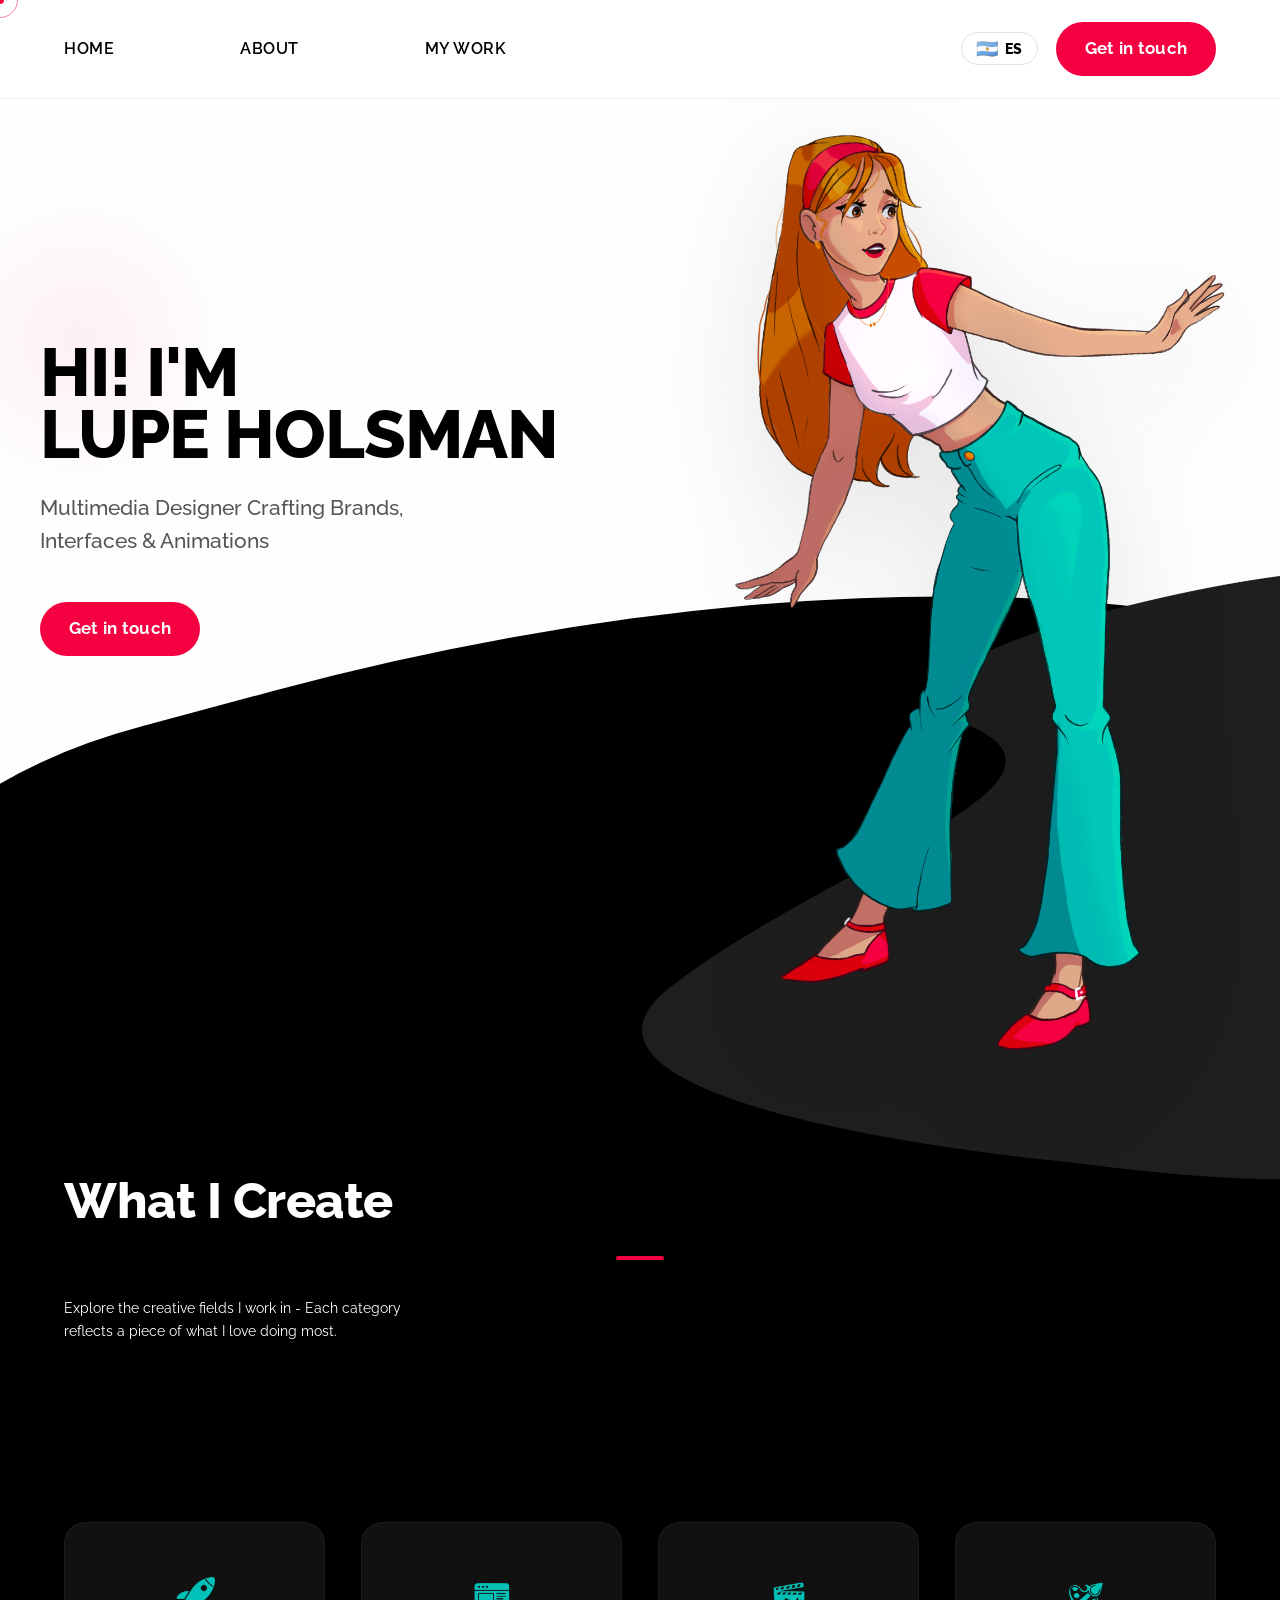
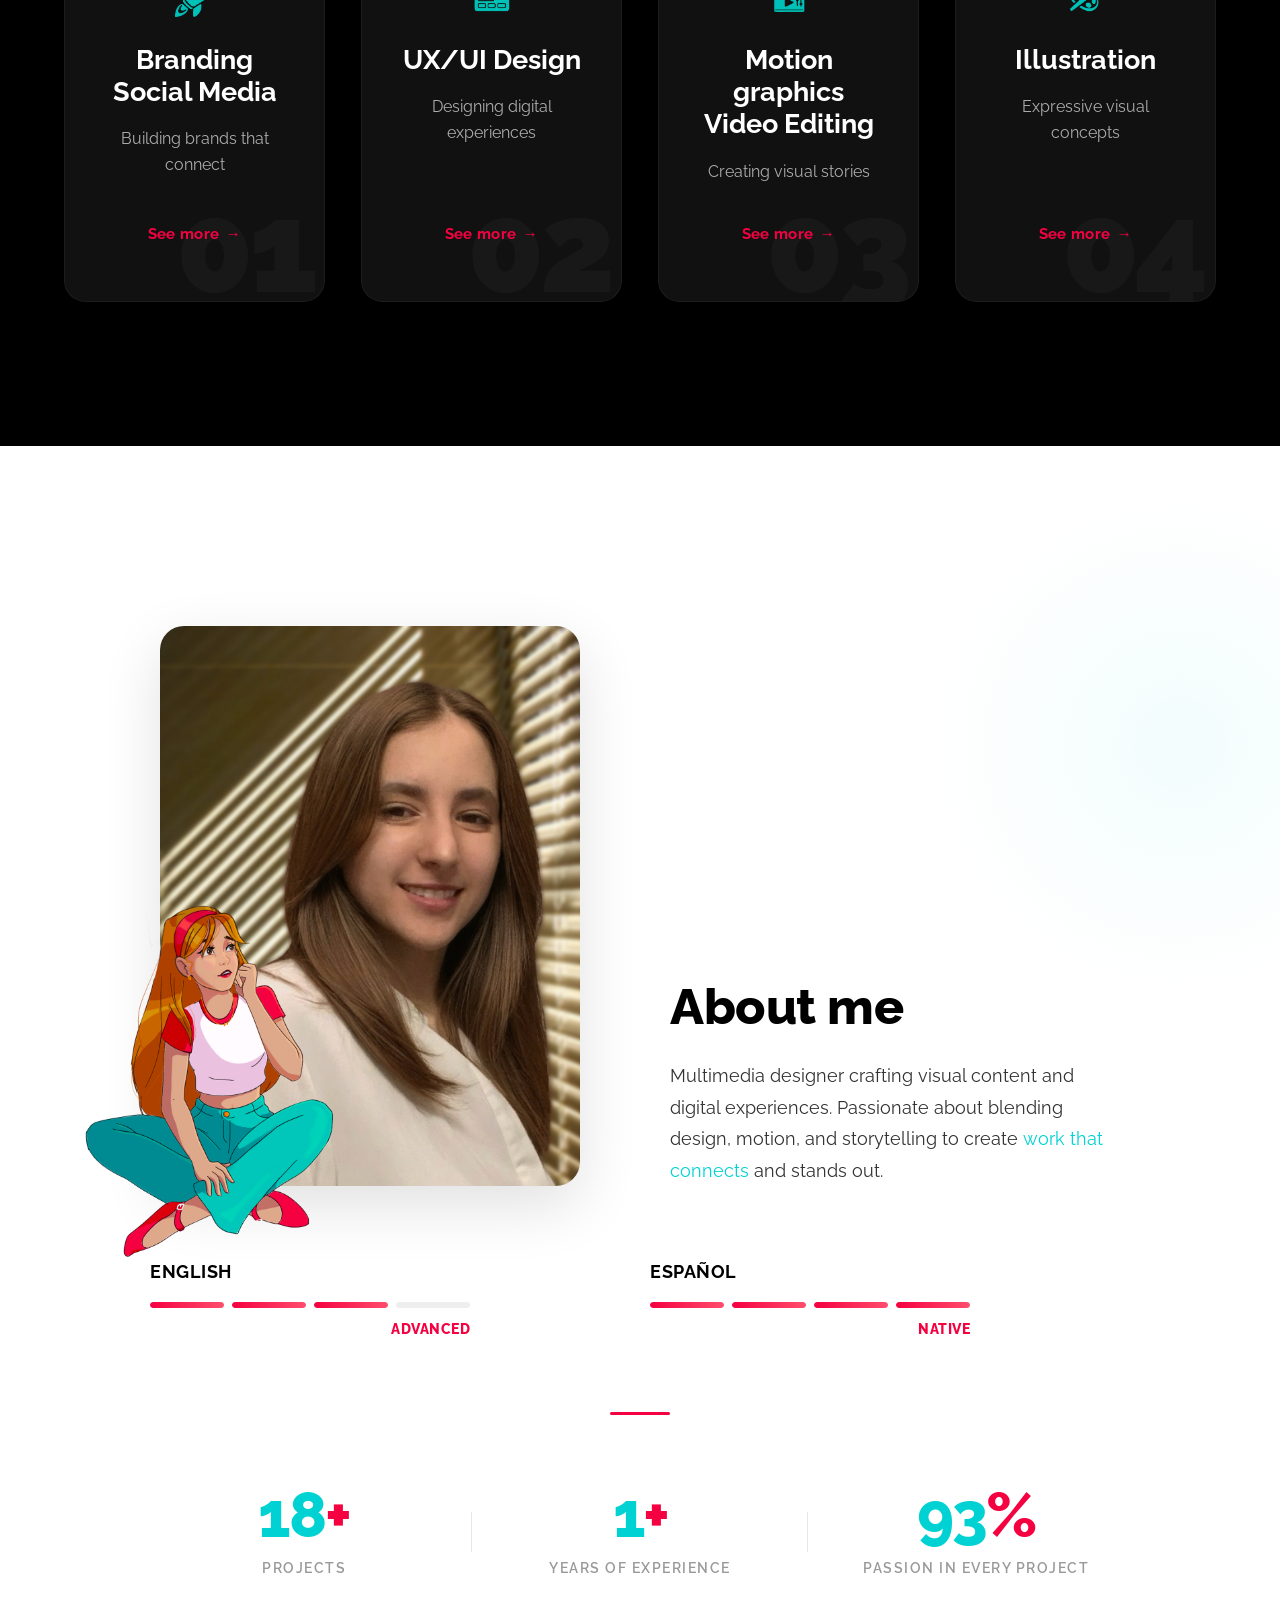
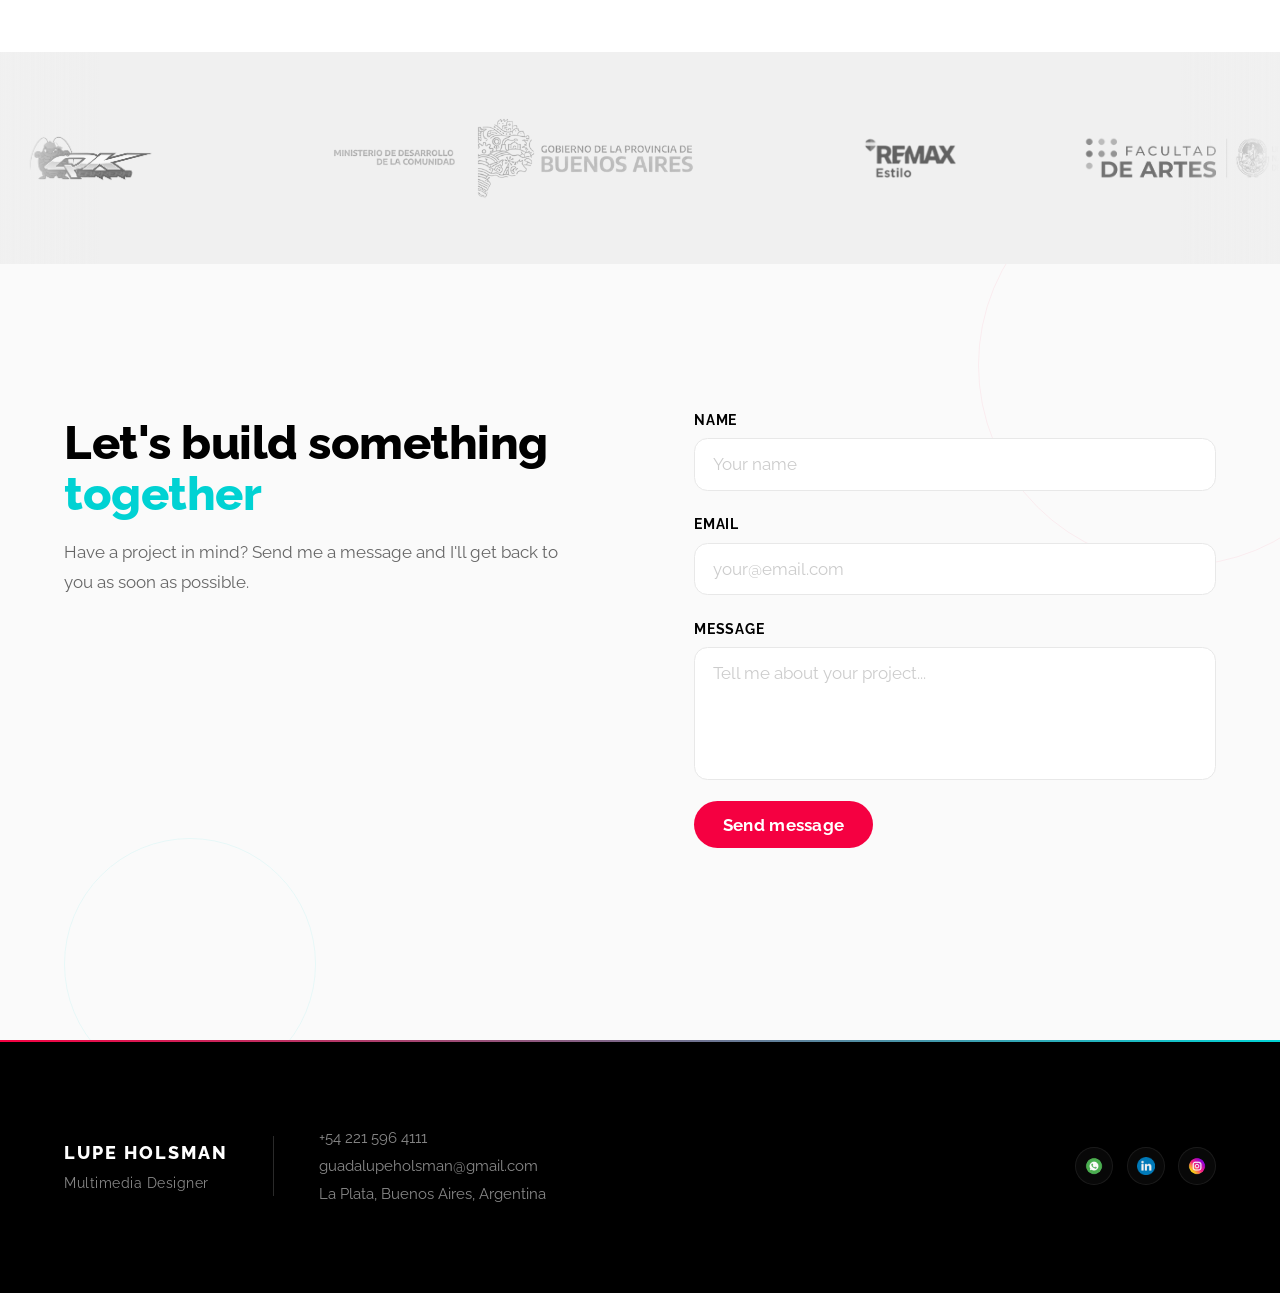
==== commit e39e2955: "rfhg" ====
--- a/index.html
+++ b/index.html
@@ -96,7 +96,7 @@
                     </div>
                     <h3 data-i18n="work.card4.title">Illustration</h3>
                     <p data-i18n="work.card4.desc">Expressive visual concepts</p>
-                    <a href="404.html" data-i18n="work.seemore">See more</a>
+                    <a href="illustration.html" data-i18n="work.seemore">See more</a>
                 </article>
             </div>
 
--- a/css/styles.css
+++ b/css/styles.css
@@ -1662,3 +1662,4 @@
 
 
 /* NOTE: .reveal initial state is defined above with opacity:0 — do not duplicate here */
+
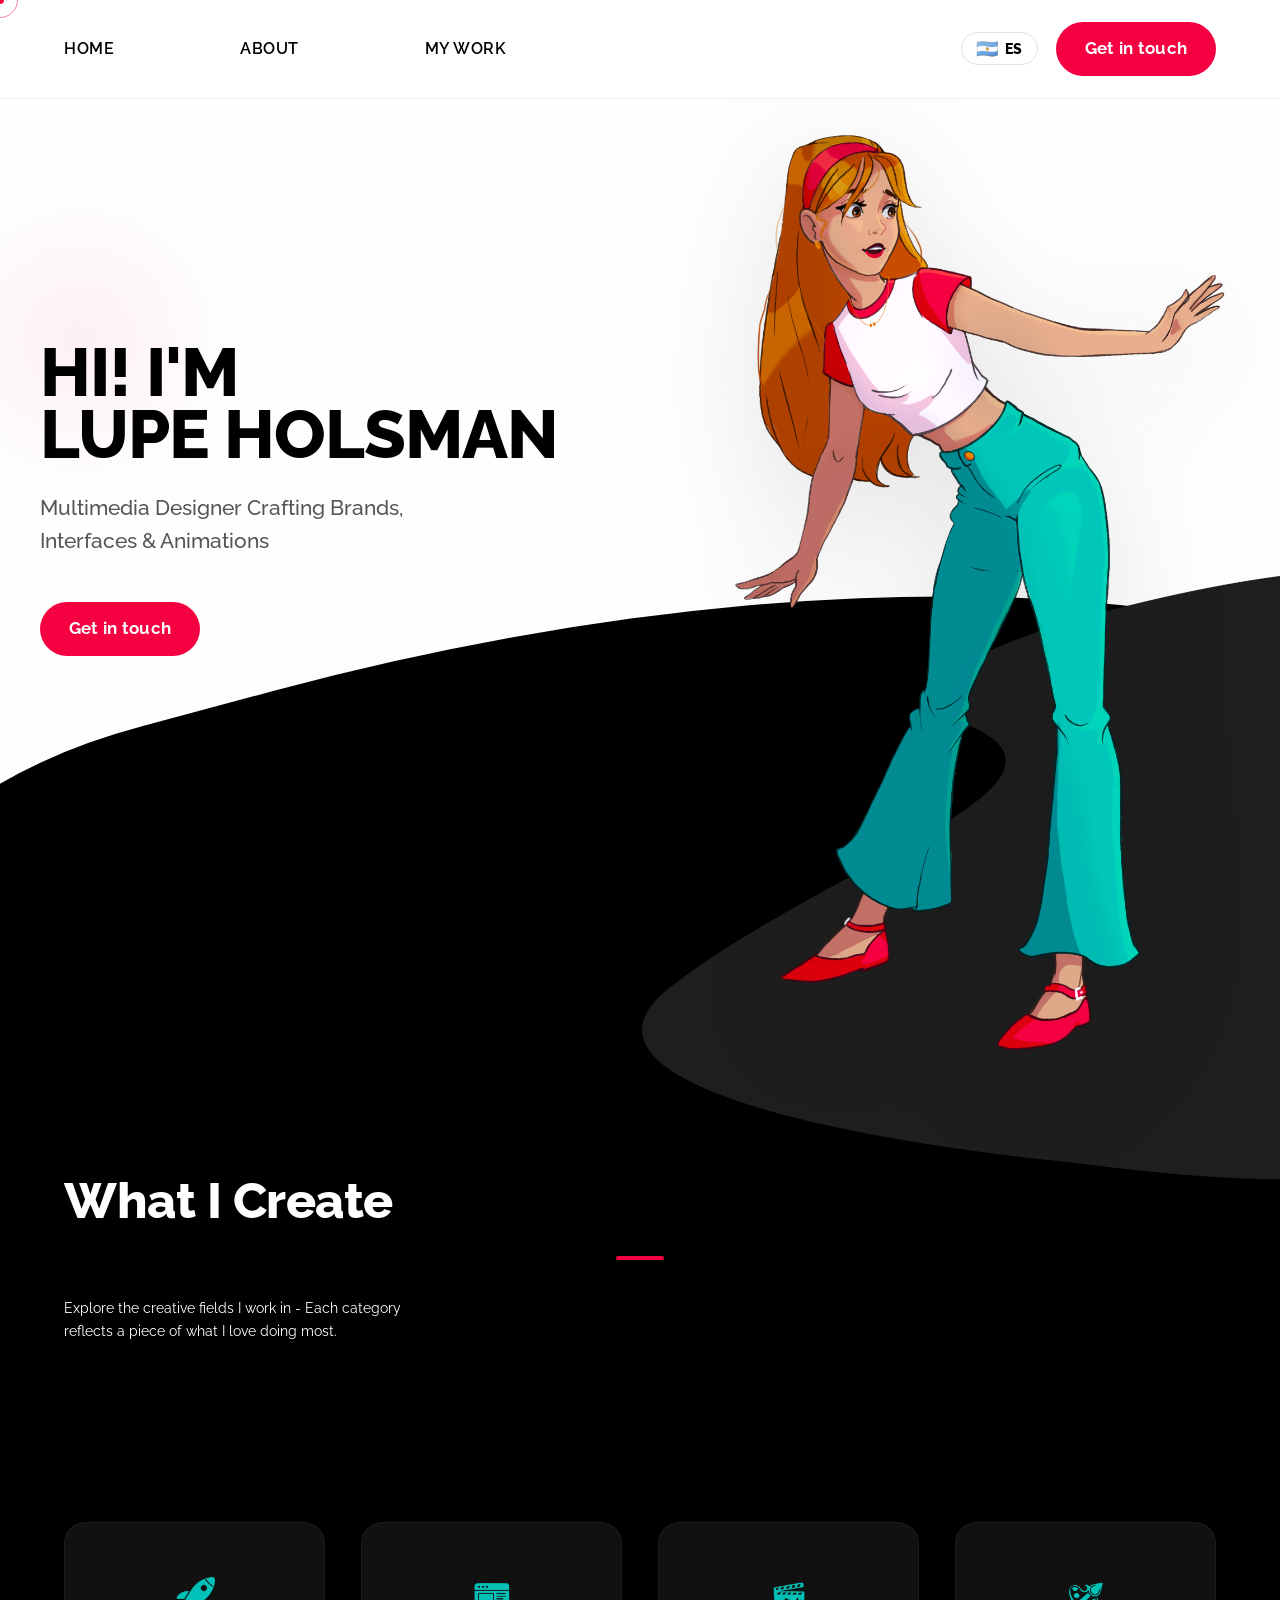
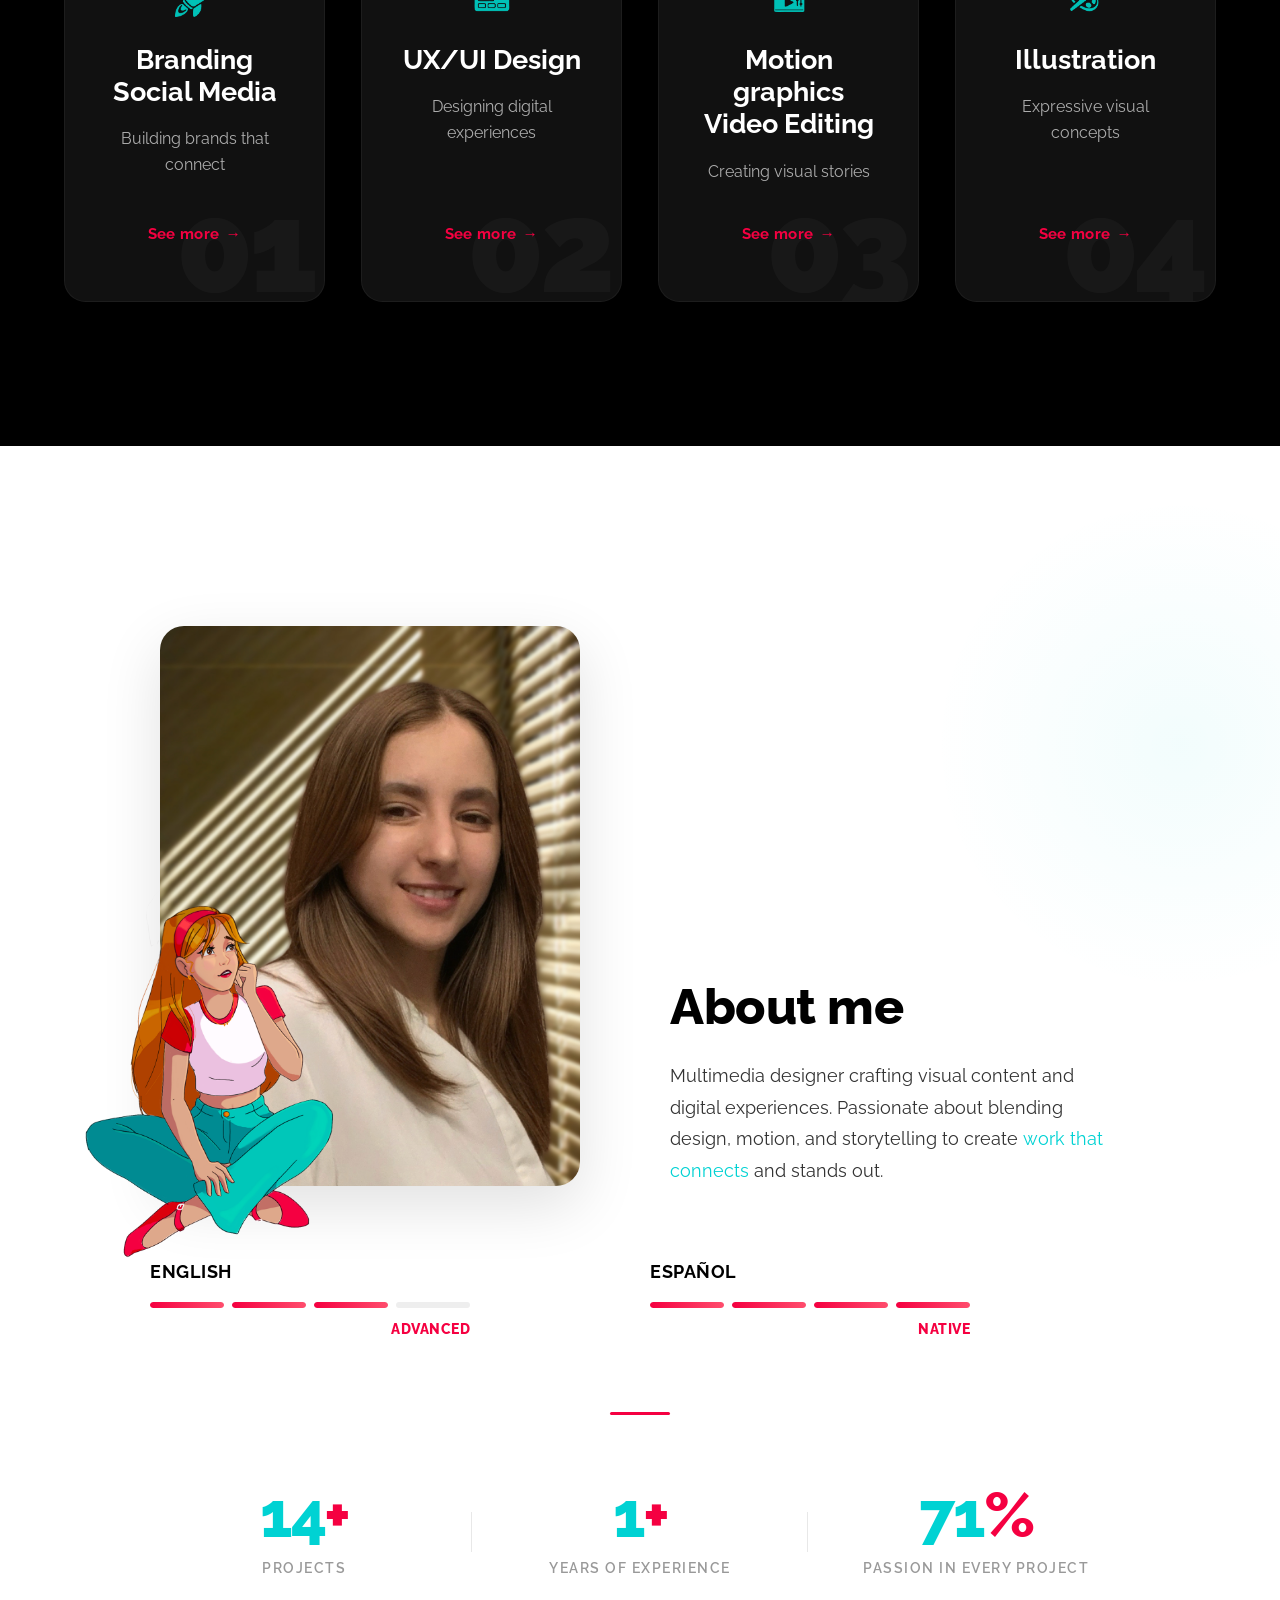
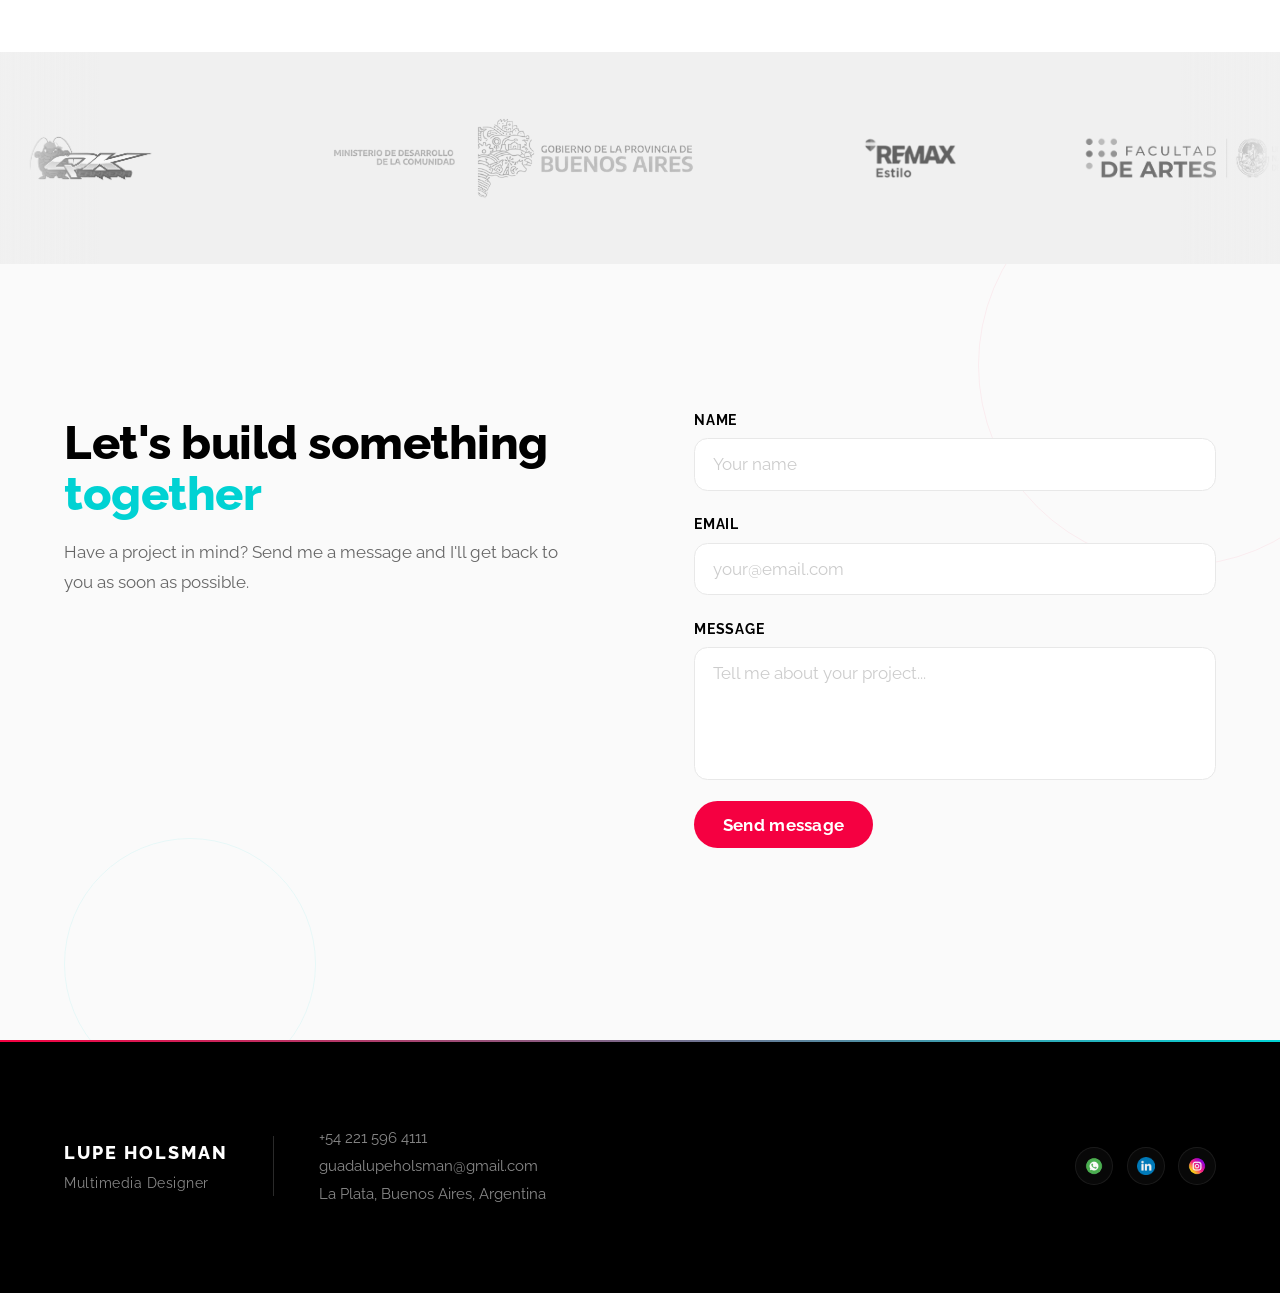
==== commit c745725f: "rtgdgt" ====
--- a/index.html
+++ b/index.html
@@ -87,7 +87,7 @@
                     </div>
                     <h3 data-i18n="work.card3.title">Motion graphics <br>Video Editing</h3>
                     <p data-i18n="work.card3.desc">Creating visual stories</p>
-                    <a href="video.html" data-i18n="work.seemore">See more</a>
+                    <a href="MotionVideo.html" data-i18n="work.seemore">See more</a>
                 </article>
 
                 <article class="card reveal">
